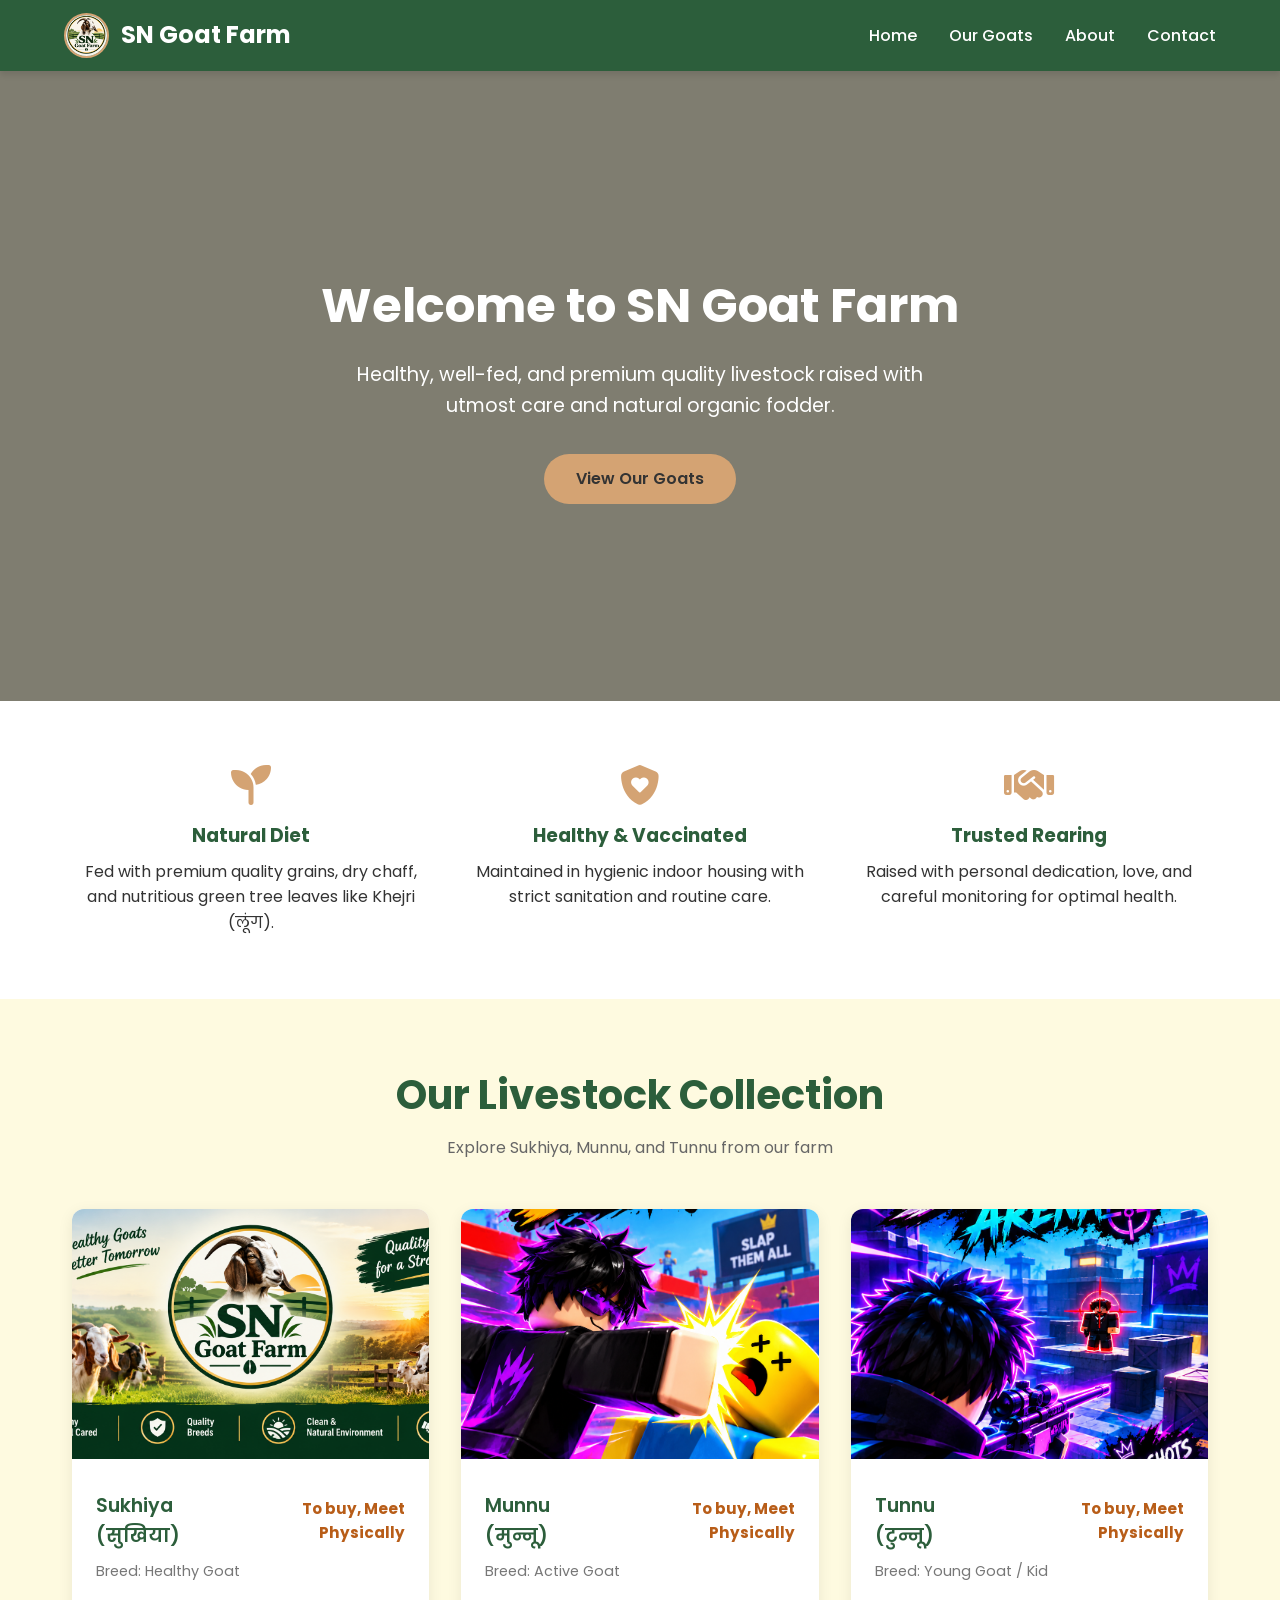
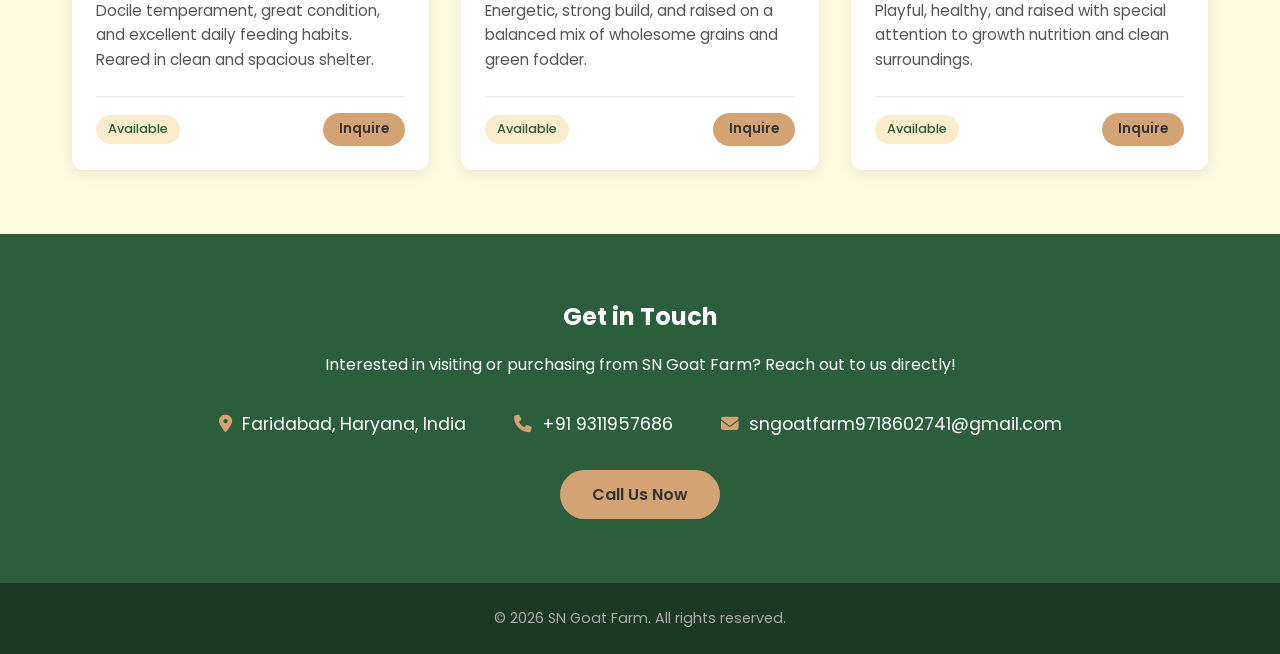
==== index.html @ f7b3ff9f "Add files via upload" ====
<!DOCTYPE html>
<html lang="en">
<head>
    <meta charset="UTF-8">
    <meta name="viewport" content="width=device-width, initial-scale=1.0">
    <title>SN Goat Farm - Premium Quality Goats</title>
    <!-- Google Fonts -->
    <link href="https://fonts.googleapis.com/css2?family=Poppins:wght@300;400;500;600;700&display=swap" rel="stylesheet">
    <!-- FontAwesome for Icons -->
    <link rel="stylesheet" href="https://cdnjs.cloudflare.com/ajax/libs/font-awesome/6.4.0/css/all.min.css">
    <style>
        :root {
            --primary-color: #2c5e3b;
            --secondary-color: #d4a373;
            --accent-color: #faedcd;
            --dark-color: #333333;
            --light-color: #fefae0;
            --white: #ffffff;
            --whatsapp-color: #25d366;
        }

        * {
            margin: 0;
            padding: 0;
            box-sizing: border-box;
            font-family: 'Poppins', sans-serif;
        }

        body {
            background-color: var(--light-color);
            color: var(--dark-color);
            line-height: 1.6;
        }

        /* Header & Navigation */
        header {
            background-color: var(--primary-color);
            color: var(--white);
            padding: 0.8rem 5%;
            display: flex;
            justify-content: space-between;
            align-items: center;
            position: sticky;
            top: 0;
            z-index: 1000;
            box-shadow: 0 4px 6px rgba(0,0,0,0.1);
        }

        .logo {
            display: flex;
            align-items: center;
            gap: 12px;
            font-size: 1.5rem;
            font-weight: 700;
            color: var(--white);
            text-decoration: none;
            cursor: pointer;
        }

        .farm-logo-img {
            height: 45px;
            width: 45px;
            object-fit: cover;
            border-radius: 50%;
            border: 2px solid var(--secondary-color);
        }

        nav ul {
            display: flex;
            list-style: none;
            gap: 2rem;
        }

        nav a {
            color: var(--white);
            text-decoration: none;
            font-weight: 500;
            transition: color 0.3s;
            cursor: pointer;
        }

        nav a:hover {
            color: var(--secondary-color);
        }

        /* Views (Home vs Details Page) */
        .view-section {
            display: none;
        }

        .view-section.active {
            display: block;
        }

        /* Hero Section */
        .hero {
            background: linear-gradient(rgba(0,0,0,0.5), rgba(0,0,0,0.5)), url('https://images.unsplash.com/photo-1527153857715-3908f2ae5e61?auto=format&fit=crop&w=1200&q=80') no-repeat center center/cover;
            height: 70vh;
            display: flex;
            flex-direction: column;
            justify-content: center;
            align-items: center;
            text-align: center;
            color: var(--white);
            padding: 0 1rem;
        }

        .hero h1 {
            font-size: 3rem;
            margin-bottom: 1rem;
            font-weight: 700;
        }

        .hero p {
            font-size: 1.2rem;
            max-width: 600px;
            margin-bottom: 2rem;
        }

        .btn {
            background-color: var(--secondary-color);
            color: var(--dark-color);
            padding: 0.75rem 2rem;
            border-radius: 30px;
            text-decoration: none;
            font-weight: 600;
            transition: background 0.3s, transform 0.2s;
            display: inline-block;
            cursor: pointer;
            border: none;
            font-size: 1rem;
        }

        .btn:hover {
            background-color: #bc8a5f;
            color: var(--white);
            transform: translateY(-2px);
        }

        /* Container */
        .container {
            max-width: 1200px;
            margin: 0 auto;
            padding: 4rem 2rem;
        }

        .section-title {
            text-align: center;
            margin-bottom: 3rem;
        }

        .section-title h2 {
            font-size: 2.5rem;
            color: var(--primary-color);
            margin-bottom: 0.5rem;
        }

        .section-title p {
            color: #666;
        }

        /* Goat Grid */
        .goat-grid {
            display: grid;
            grid-template-columns: repeat(auto-fit, minmax(300px, 1fr));
            gap: 2rem;
        }

        .goat-card {
            background: var(--white);
            border-radius: 12px;
            overflow: hidden;
            box-shadow: 0 4px 15px rgba(0,0,0,0.08);
            transition: transform 0.3s;
        }

        .goat-card:hover {
            transform: translateY(-5px);
        }

        .goat-img {
            height: 250px;
            width: 100%;
            object-fit: cover;
        }

        .goat-info {
            padding: 1.5rem;
        }

        .goat-header {
            display: flex;
            justify-content: space-between;
            align-items: center;
            margin-bottom: 0.5rem;
            gap: 10px;
        }

        .goat-name {
            font-size: 1.2rem;
            font-weight: 600;
            color: var(--primary-color);
        }

        .goat-price {
            font-size: 0.95rem;
            font-weight: 700;
            color: #b85d18;
            text-align: right;
        }

        .goat-breed {
            font-size: 0.9rem;
            color: #777;
            margin-bottom: 1rem;
        }

        .goat-desc {
            font-size: 0.95rem;
            color: #555;
            margin-bottom: 1.5rem;
        }

        .card-footer {
            display: flex;
            justify-content: space-between;
            align-items: center;
            border-top: 1px solid #eee;
            padding-top: 1rem;
        }

        .badge {
            background-color: var(--accent-color);
            color: var(--primary-color);
            padding: 0.25rem 0.75rem;
            border-radius: 20px;
            font-size: 0.8rem;
            font-weight: 500;
        }

        /* Detailed Goat Page Styles */
        .detail-wrapper {
            background: var(--white);
            border-radius: 16px;
            box-shadow: 0 6px 20px rgba(0,0,0,0.08);
            display: grid;
            grid-template-columns: 1fr 1fr;
            gap: 3rem;
            padding: 3rem;
            align-items: center;
        }

        .detail-img-box img {
            width: 100%;
            height: 400px;
            object-fit: cover;
            border-radius: 12px;
            box-shadow: 0 4px 12px rgba(0,0,0,0.1);
        }

        .detail-content h2 {
            font-size: 2.5rem;
            color: var(--primary-color);
            margin-bottom: 0.5rem;
        }

        .detail-price {
            font-size: 1.4rem;
            font-weight: 700;
            color: #b85d18;
            margin-bottom: 1rem;
        }

        .detail-breed {
            font-size: 1.1rem;
            color: #666;
            margin-bottom: 1.5rem;
            font-weight: 500;
        }

        .detail-desc {
            font-size: 1.05rem;
            color: #444;
            margin-bottom: 2rem;
            line-height: 1.8;
        }

        .whatsapp-btn {
            background-color: var(--whatsapp-color);
            color: var(--white);
            display: inline-flex;
            align-items: center;
            gap: 10px;
            padding: 0.9rem 2.2rem;
            border-radius: 30px;
            text-decoration: none;
            font-weight: 600;
            font-size: 1.1rem;
            transition: background 0.3s, transform 0.2s;
            box-shadow: 0 4px 10px rgba(37, 211, 102, 0.3);
        }

        .whatsapp-btn:hover {
            background-color: #1ebe57;
            color: var(--white);
            transform: translateY(-2px);
        }

        .back-link {
            display: inline-block;
            margin-bottom: 2rem;
            color: var(--primary-color);
            text-decoration: none;
            font-weight: 600;
            font-size: 1rem;
        }

        .back-link:hover {
            text-decoration: underline;
        }

        /* Features */
        .features {
            background-color: var(--white);
            padding: 4rem 0;
        }

        .features-grid {
            display: grid;
            grid-template-columns: repeat(auto-fit, minmax(250px, 1fr));
            gap: 2rem;
            max-width: 1200px;
            margin: 0 auto;
            padding: 0 2rem;
            text-align: center;
        }

        .feature-box i {
            font-size: 2.5rem;
            color: var(--secondary-color);
            margin-bottom: 1rem;
        }

        .feature-box h3 {
            margin-bottom: 0.5rem;
            color: var(--primary-color);
        }

        /* Contact Section */
        .contact {
            background-color: var(--primary-color);
            color: var(--white);
            padding: 4rem 2rem;
            text-align: center;
        }

        .contact h2 {
            margin-bottom: 1rem;
        }

        .contact p {
            margin-bottom: 2rem;
        }

        .contact-info {
            display: flex;
            justify-content: center;
            gap: 3rem;
            flex-wrap: wrap;
            margin-bottom: 2rem;
        }

        .contact-item {
            display: flex;
            align-items: center;
            gap: 10px;
            font-size: 1.1rem;
        }

        .contact-item i {
            color: var(--secondary-color);
        }

        /* Footer */
        footer {
            background-color: #1a3823;
            color: #aaa;
            text-align: center;
            padding: 1.5rem;
            font-size: 0.9rem;
        }

        @media (max-width: 768px) {
            nav ul {
                display: none;
            }
            .hero h1 {
                font-size: 2.2rem;
            }
            .detail-wrapper {
                grid-template-columns: 1fr;
                padding: 1.5rem;
            }
            .detail-img-box img {
                height: 300px;
            }
        }
    </style>
</head>
<body>

    <!-- Header with Logo -->
    <header>
        <a class="logo" onclick="showHome()">
            <img src="Images/Logo.png" alt="SN Goat Farm Logo" class="farm-logo-img">
            SN Goat Farm
        </a>
        <nav>
            <ul>
                <li><a onclick="showHome()">Home</a></li>
                <li><a onclick="showHome('goats')">Our Goats</a></li>
                <li><a onclick="showHome('about')">About</a></li>
                <li><a onclick="showHome('contact')">Contact</a></li>
            </ul>
        </nav>
    </header>

    <!-- HOME VIEW -->
    <div id="home-view" class="view-section active">
        <!-- Hero Section -->
        <section class="hero" id="home">
            <h1>Welcome to SN Goat Farm</h1>
            <p>Healthy, well-fed, and premium quality livestock raised with utmost care and natural organic fodder.</p>
            <a onclick="showHome('goats')" class="btn">View Our Goats</a>
        </section>

        <!-- Features Section -->
        <section class="features" id="about">
            <div class="features-grid">
                <div class="feature-box">
                    <i class="fa-solid fa-seedling"></i>
                    <h3>Natural Diet</h3>
                    <p>Fed with premium quality grains, dry chaff, and nutritious green tree leaves like Khejri (लूंग).</p>
                </div>
                <div class="feature-box">
                    <i class="fa-solid fa-shield-heart"></i>
                    <h3>Healthy & Vaccinated</h3>
                    <p>Maintained in hygienic indoor housing with strict sanitation and routine care.</p>
                </div>
                <div class="feature-box">
                    <i class="fa-solid fa-handshake"></i>
                    <h3>Trusted Rearing</h3>
                    <p>Raised with personal dedication, love, and careful monitoring for optimal health.</p>
                </div>
            </div>
        </section>

        <!-- Goats Listing Section -->
        <main class="container" id="goats">
            <div class="section-title">
                <h2>Our Livestock Collection</h2>
                <p>Explore Sukhiya, Munnu, and Tunnu from our farm</p>
            </div>

            <div class="goat-grid">
                <!-- Sukhiya Card -->
                <div class="goat-card">
                    <img src="Images/Sukhiya.png" alt="Sukhiya" class="goat-img">
                    <div class="goat-info">
                        <div class="goat-header">
                            <span class="goat-name">Sukhiya (सुखिया)</span>
                            <span class="goat-price">To buy, Meet Physically</span>
                        </div>
                        <div class="goat-breed">Breed: Healthy Goat</div>
                        <p class="goat-desc">Docile temperament, great condition, and excellent daily feeding habits. Reared in clean and spacious shelter.</p>
                        <div class="card-footer">
                            <span class="badge">Available</span>
                            <button class="btn" style="padding: 0.4rem 1rem; font-size: 0.85rem;" onclick="showDetail('Sukhiya (सुखिया)', 'Images/Sukhiya.png', 'Breed: Healthy Goat', 'To buy, Meet Physically', 'Docile temperament, great condition, and excellent daily feeding habits. Reared in clean and spacious shelter with utmost organic care.')">Inquire</button>
                        </div>
                    </div>
                </div>

                <!-- Munnu Card -->
                <div class="goat-card">
                    <img src="Images/munnu.png" alt="Munnu" class="goat-img">
                    <div class="goat-info">
                        <div class="goat-header">
                            <span class="goat-name">Munnu (मुन्नू)</span>
                            <span class="goat-price">To buy, Meet Physically</span>
                        </div>
                        <div class="goat-breed">Breed: Active Goat</div>
                        <p class="goat-desc">Energetic, strong build, and raised on a balanced mix of wholesome grains and green fodder.</p>
                        <div class="card-footer">
                            <span class="badge">Available</span>
                            <button class="btn" style="padding: 0.4rem 1rem; font-size: 0.85rem;" onclick="showDetail('Munnu (मुन्नू)', 'Images/munnu.png', 'Breed: Active Goat', 'To buy, Meet Physically', 'Energetic, strong build, and raised on a balanced mix of wholesome grains and green fodder under professional supervision.')">Inquire</button>
                        </div>
                    </div>
                </div>

                <!-- Tunnu Card -->
                <div class="goat-card">
                    <img src="Images/tunnu.png" alt="Tunnu" class="goat-img">
                    <div class="goat-info">
                        <div class="goat-header">
                            <span class="goat-name">Tunnu (टुन्नू)</span>
                            <span class="goat-price">To buy, Meet Physically</span>
                        </div>
                        <div class="goat-breed">Breed: Young Goat / Kid</div>
                        <p class="goat-desc">Playful, healthy, and raised with special attention to growth nutrition and clean surroundings.</p>
                        <div class="card-footer">
                            <span class="badge">Available</span>
                            <button class="btn" style="padding: 0.4rem 1rem; font-size: 0.85rem;" onclick="showDetail('Tunnu (टुन्नू)', 'Images/tunnu.png', 'Breed: Young Goat / Kid', 'To buy, Meet Physically', 'Playful, healthy, and raised with special attention to growth nutrition and clean surroundings.')">Inquire</button>
                        </div>
                    </div>
                </div>
            </div>
        </main>

        <!-- Contact Section -->
        <section class="contact" id="contact">
            <h2>Get in Touch</h2>
            <p>Interested in visiting or purchasing from SN Goat Farm? Reach out to us directly!</p>
            <div class="contact-info">
                <div class="contact-item">
                    <i class="fa-solid fa-location-dot"></i>
                    <span>Faridabad, Haryana, India</span>
                </div>
                <div class="contact-item">
                    <i class="fa-solid fa-phone"></i>
                    <span>+91 9311957686</span>
                </div>
                <div class="contact-item">
                    <i class="fa-solid fa-envelope"></i>
                    <span>sngoatfarm9718602741@gmail.com</span>
                </div>
            </div>
            <a href="tel:+919311957686" class="btn">Call Us Now</a>
        </section>
    </div>

    <!-- GOAT DETAIL VIEW (Opens dynamically when Inquire is clicked) -->
    <div id="detail-view" class="view-section">
        <div class="container">
            <a class="back-link" onclick="showHome('goats')"><i class="fa-solid fa-arrow-left"></i> Back to All Goats</a>
            <div class="detail-wrapper">
                <div class="detail-img-box">
                    <img id="detail-img" src="" alt="Goat Image">
                </div>
                <div class="detail-content">
                    <h2 id="detail-name"></h2>
                    <div id="detail-price" class="detail-price"></div>
                    <div id="detail-breed" class="detail-breed"></div>
                    <p id="detail-desc" class="detail-desc"></p>
                    <a id="whatsapp-link" href="#" target="_blank" class="whatsapp-btn">
                        <i class="fa-brands fa-whatsapp fa-2x"></i> Inquire via WhatsApp
                    </a>
                </div>
            </div>
        </div>
    </div>

    <!-- Footer -->
    <footer>
        <p>&copy; 2026 SN Goat Farm. All rights reserved.</p>
    </footer>

    <!-- JavaScript to Handle Page Switching & WhatsApp Link Generation -->
    <script>
        function showHome(sectionId) {
            document.getElementById('home-view').classList.add('active');
            document.getElementById('detail-view').classList.remove('active');
            window.scrollTo(0, 0);
            
            if (sectionId) {
                setTimeout(() => {
                    const element = document.getElementById(sectionId);
                    if (element) {
                        element.scrollIntoView({ behavior: 'smooth' });
                    }
                }, 100);
            }
        }

        function showDetail(name, imgSrc, breed, price, desc) {
            document.getElementById('home-view').classList.remove('active');
            document.getElementById('detail-view').classList.add('active');
            window.scrollTo(0, 0);

            // Populate details
            document.getElementById('detail-name').innerText = name;
            document.getElementById('detail-img').src = imgSrc;
            document.getElementById('detail-breed').innerText = breed;
            document.getElementById('detail-price').innerText = "Price/Terms: " + price;
            document.getElementById('detail-desc').innerText = desc;

            // Generate WhatsApp URL with pre-filled message
            const phoneNumber = "9311957686";
            const message = `Hello, I am a Customer interested in ${name}. Price/Terms: ${price}. Please share more details.`;
            const encodedMessage = encodeURIComponent(message);
            const whatsappUrl = `https://wa.me/${phoneNumber}?text=${encodedMessage}`;

            document.getElementById('whatsapp-link').href = whatsappUrl;
        }
    </script>

</body>
</html>
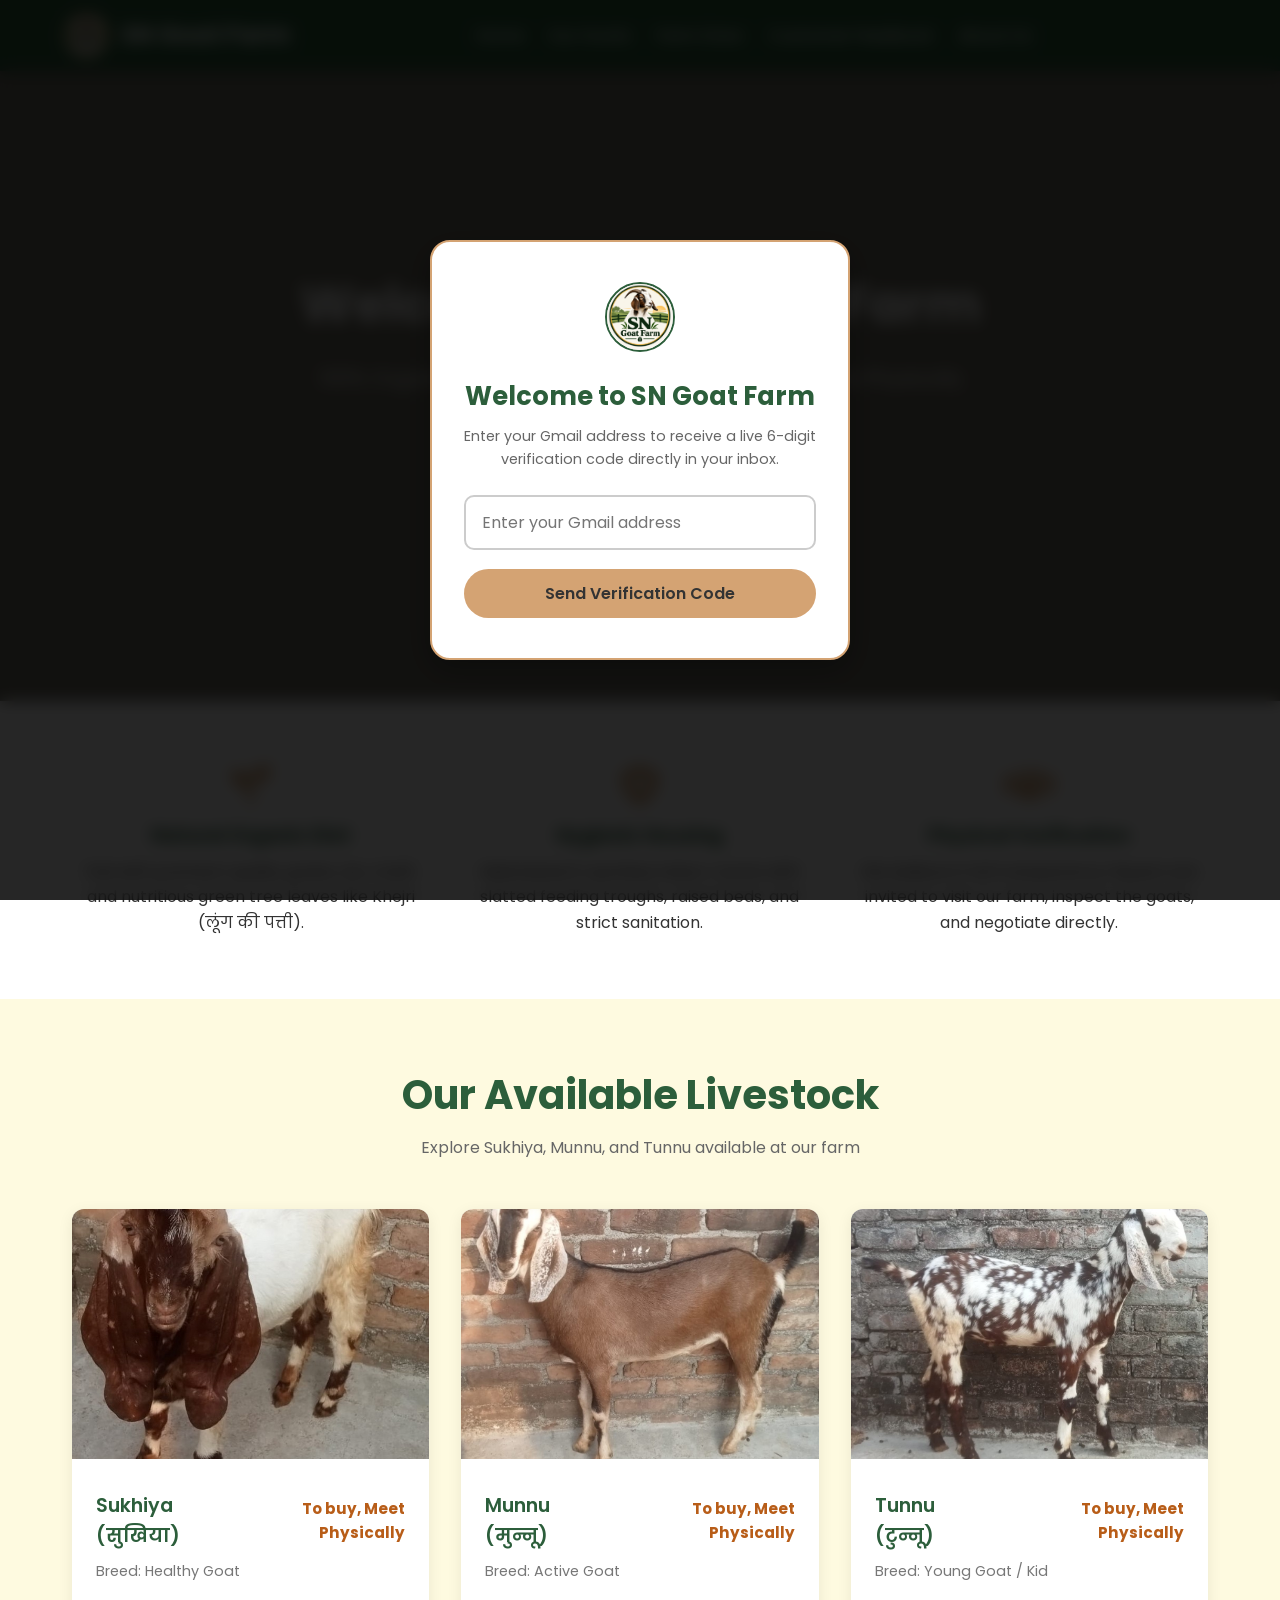
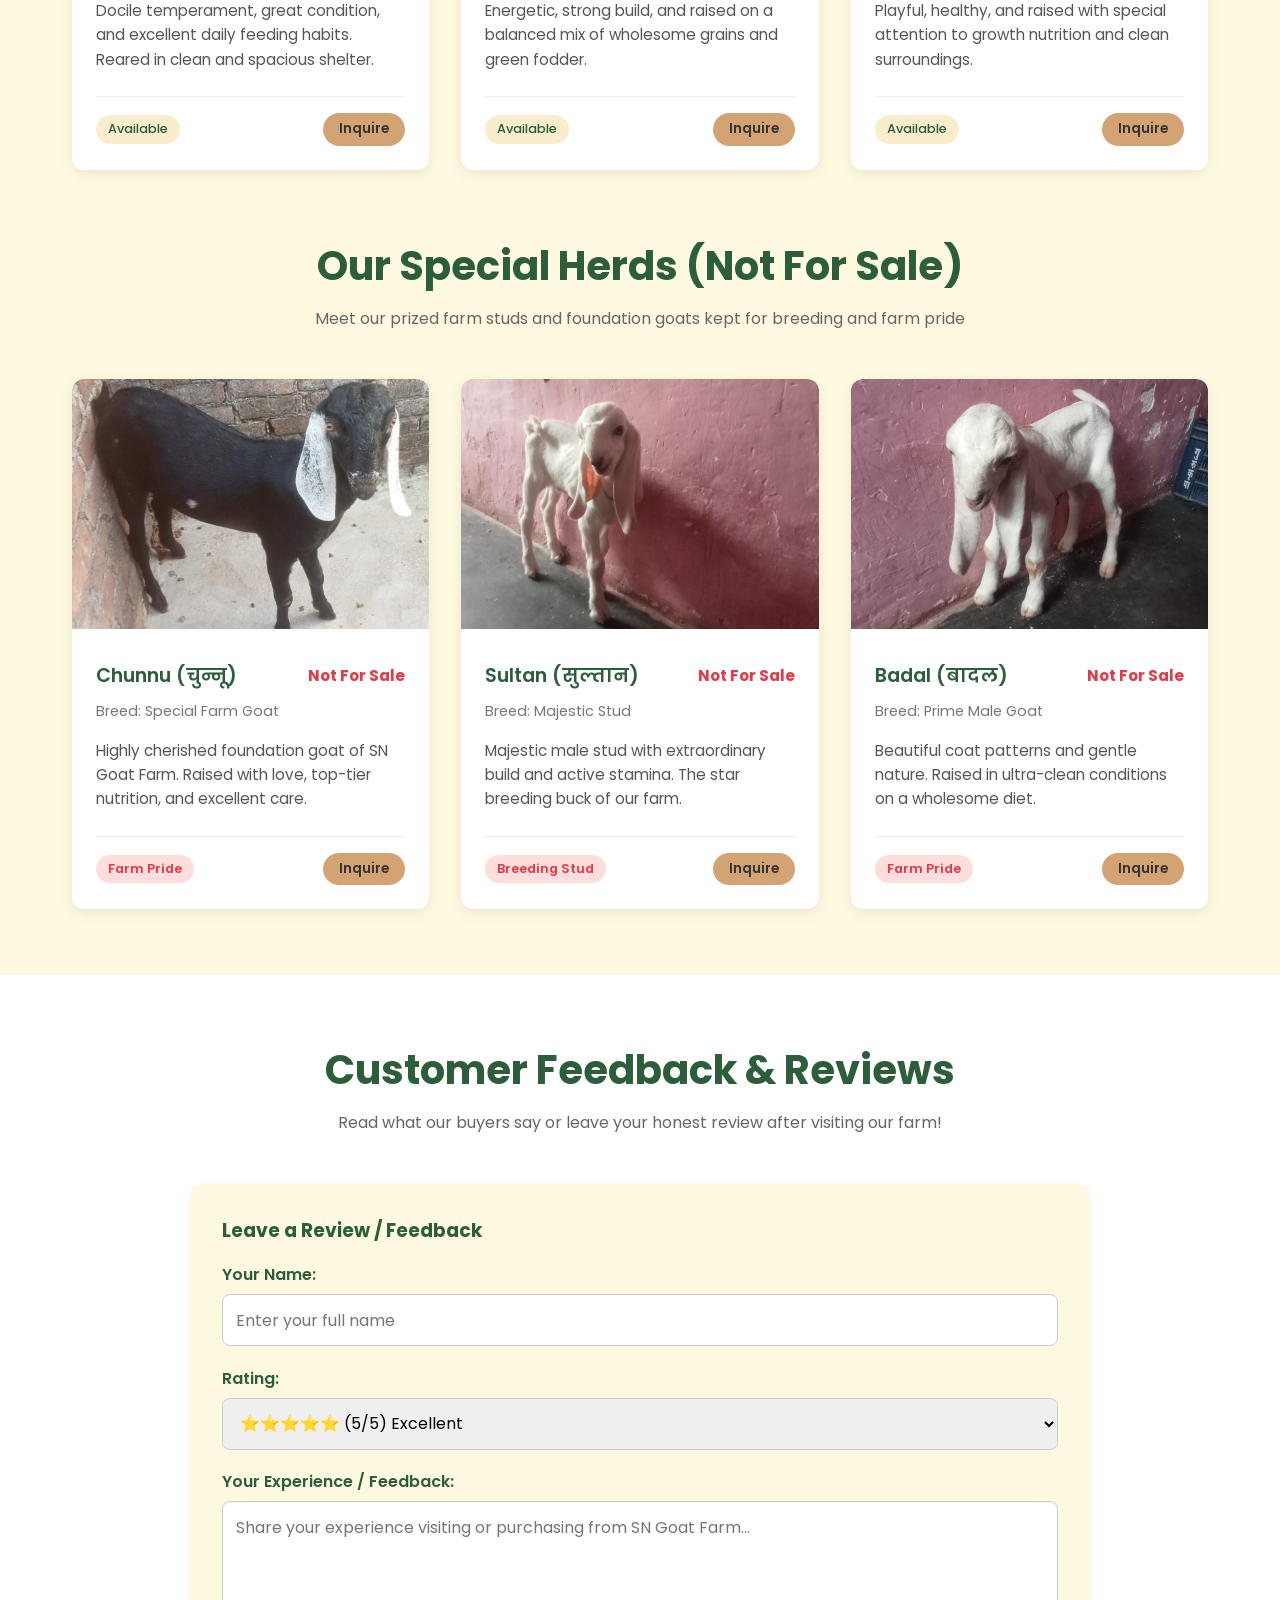
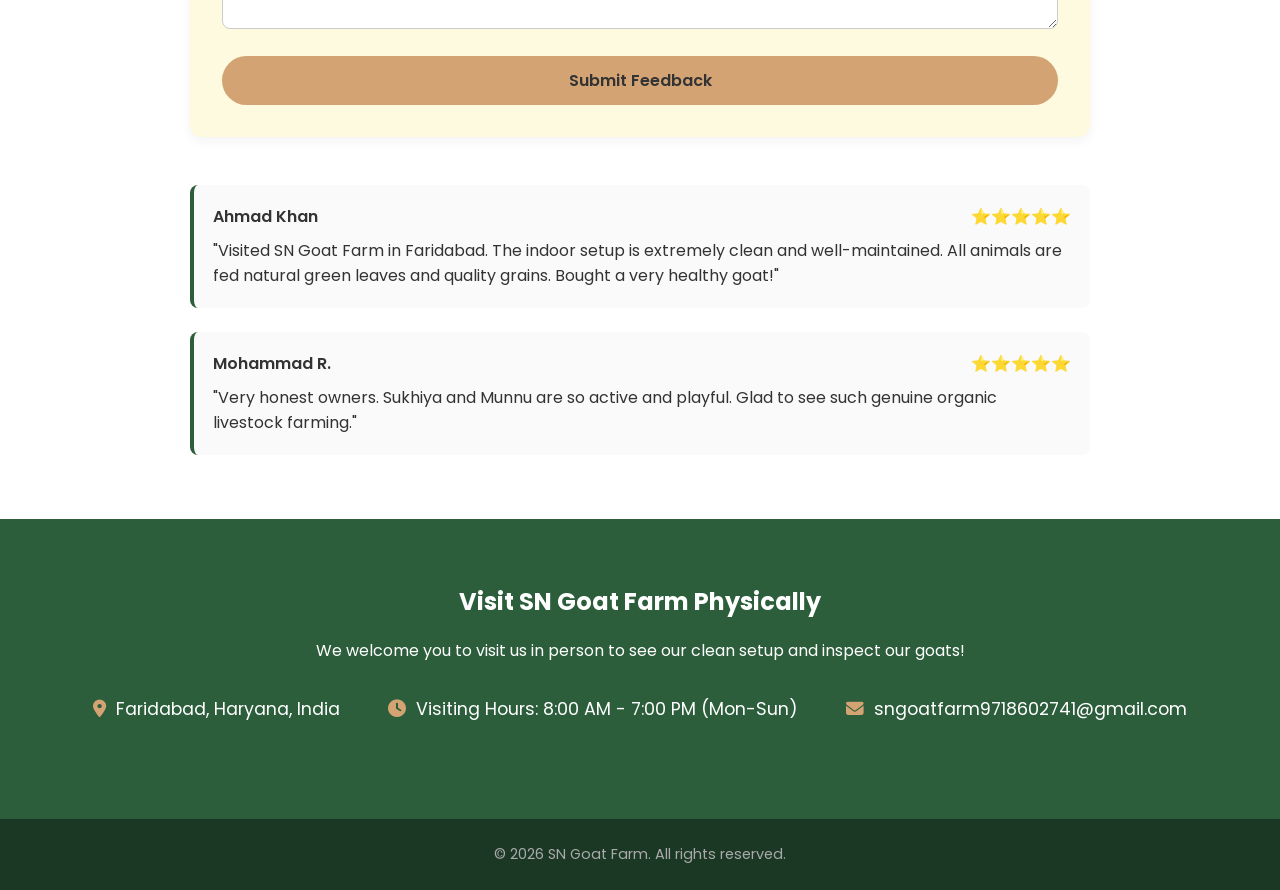
==== commit bf4f89cd: "Add files via upload" ====
--- a/index.html
+++ b/index.html
@@ -4,410 +4,57 @@
     <meta charset="UTF-8">
     <meta name="viewport" content="width=device-width, initial-scale=1.0">
     <title>SN Goat Farm - Premium Quality Goats</title>
-    <!-- Google Fonts -->
+    
+    <!-- Browser Tab Icon (Favicon) -->
+    <link rel="icon" type="image/png" href="Images/Logo.png">
+
+    <!-- Google Fonts & FontAwesome -->
     <link href="https://fonts.googleapis.com/css2?family=Poppins:wght@300;400;500;600;700&display=swap" rel="stylesheet">
-    <!-- FontAwesome for Icons -->
     <link rel="stylesheet" href="https://cdnjs.cloudflare.com/ajax/libs/font-awesome/6.4.0/css/all.min.css">
-    <style>
-        :root {
-            --primary-color: #2c5e3b;
-            --secondary-color: #d4a373;
-            --accent-color: #faedcd;
-            --dark-color: #333333;
-            --light-color: #fefae0;
-            --white: #ffffff;
-            --whatsapp-color: #25d366;
-        }
-
-        * {
-            margin: 0;
-            padding: 0;
-            box-sizing: border-box;
-            font-family: 'Poppins', sans-serif;
-        }
-
-        body {
-            background-color: var(--light-color);
-            color: var(--dark-color);
-            line-height: 1.6;
-        }
-
-        /* Header & Navigation */
-        header {
-            background-color: var(--primary-color);
-            color: var(--white);
-            padding: 0.8rem 5%;
-            display: flex;
-            justify-content: space-between;
-            align-items: center;
-            position: sticky;
-            top: 0;
-            z-index: 1000;
-            box-shadow: 0 4px 6px rgba(0,0,0,0.1);
-        }
-
-        .logo {
-            display: flex;
-            align-items: center;
-            gap: 12px;
-            font-size: 1.5rem;
-            font-weight: 700;
-            color: var(--white);
-            text-decoration: none;
-            cursor: pointer;
-        }
-
-        .farm-logo-img {
-            height: 45px;
-            width: 45px;
-            object-fit: cover;
-            border-radius: 50%;
-            border: 2px solid var(--secondary-color);
-        }
-
-        nav ul {
-            display: flex;
-            list-style: none;
-            gap: 2rem;
-        }
-
-        nav a {
-            color: var(--white);
-            text-decoration: none;
-            font-weight: 500;
-            transition: color 0.3s;
-            cursor: pointer;
-        }
-
-        nav a:hover {
-            color: var(--secondary-color);
-        }
-
-        /* Views (Home vs Details Page) */
-        .view-section {
-            display: none;
-        }
-
-        .view-section.active {
-            display: block;
-        }
-
-        /* Hero Section */
-        .hero {
-            background: linear-gradient(rgba(0,0,0,0.5), rgba(0,0,0,0.5)), url('https://images.unsplash.com/photo-1527153857715-3908f2ae5e61?auto=format&fit=crop&w=1200&q=80') no-repeat center center/cover;
-            height: 70vh;
-            display: flex;
-            flex-direction: column;
-            justify-content: center;
-            align-items: center;
-            text-align: center;
-            color: var(--white);
-            padding: 0 1rem;
-        }
-
-        .hero h1 {
-            font-size: 3rem;
-            margin-bottom: 1rem;
-            font-weight: 700;
-        }
-
-        .hero p {
-            font-size: 1.2rem;
-            max-width: 600px;
-            margin-bottom: 2rem;
-        }
-
-        .btn {
-            background-color: var(--secondary-color);
-            color: var(--dark-color);
-            padding: 0.75rem 2rem;
-            border-radius: 30px;
-            text-decoration: none;
-            font-weight: 600;
-            transition: background 0.3s, transform 0.2s;
-            display: inline-block;
-            cursor: pointer;
-            border: none;
-            font-size: 1rem;
-        }
-
-        .btn:hover {
-            background-color: #bc8a5f;
-            color: var(--white);
-            transform: translateY(-2px);
-        }
-
-        /* Container */
-        .container {
-            max-width: 1200px;
-            margin: 0 auto;
-            padding: 4rem 2rem;
-        }
-
-        .section-title {
-            text-align: center;
-            margin-bottom: 3rem;
-        }
-
-        .section-title h2 {
-            font-size: 2.5rem;
-            color: var(--primary-color);
-            margin-bottom: 0.5rem;
-        }
-
-        .section-title p {
-            color: #666;
-        }
-
-        /* Goat Grid */
-        .goat-grid {
-            display: grid;
-            grid-template-columns: repeat(auto-fit, minmax(300px, 1fr));
-            gap: 2rem;
-        }
-
-        .goat-card {
-            background: var(--white);
-            border-radius: 12px;
-            overflow: hidden;
-            box-shadow: 0 4px 15px rgba(0,0,0,0.08);
-            transition: transform 0.3s;
-        }
-
-        .goat-card:hover {
-            transform: translateY(-5px);
-        }
-
-        .goat-img {
-            height: 250px;
-            width: 100%;
-            object-fit: cover;
-        }
-
-        .goat-info {
-            padding: 1.5rem;
-        }
-
-        .goat-header {
-            display: flex;
-            justify-content: space-between;
-            align-items: center;
-            margin-bottom: 0.5rem;
-            gap: 10px;
-        }
-
-        .goat-name {
-            font-size: 1.2rem;
-            font-weight: 600;
-            color: var(--primary-color);
-        }
-
-        .goat-price {
-            font-size: 0.95rem;
-            font-weight: 700;
-            color: #b85d18;
-            text-align: right;
-        }
-
-        .goat-breed {
-            font-size: 0.9rem;
-            color: #777;
-            margin-bottom: 1rem;
-        }
-
-        .goat-desc {
-            font-size: 0.95rem;
-            color: #555;
-            margin-bottom: 1.5rem;
-        }
-
-        .card-footer {
-            display: flex;
-            justify-content: space-between;
-            align-items: center;
-            border-top: 1px solid #eee;
-            padding-top: 1rem;
-        }
-
-        .badge {
-            background-color: var(--accent-color);
-            color: var(--primary-color);
-            padding: 0.25rem 0.75rem;
-            border-radius: 20px;
-            font-size: 0.8rem;
-            font-weight: 500;
-        }
-
-        /* Detailed Goat Page Styles */
-        .detail-wrapper {
-            background: var(--white);
-            border-radius: 16px;
-            box-shadow: 0 6px 20px rgba(0,0,0,0.08);
-            display: grid;
-            grid-template-columns: 1fr 1fr;
-            gap: 3rem;
-            padding: 3rem;
-            align-items: center;
-        }
-
-        .detail-img-box img {
-            width: 100%;
-            height: 400px;
-            object-fit: cover;
-            border-radius: 12px;
-            box-shadow: 0 4px 12px rgba(0,0,0,0.1);
-        }
-
-        .detail-content h2 {
-            font-size: 2.5rem;
-            color: var(--primary-color);
-            margin-bottom: 0.5rem;
-        }
-
-        .detail-price {
-            font-size: 1.4rem;
-            font-weight: 700;
-            color: #b85d18;
-            margin-bottom: 1rem;
-        }
-
-        .detail-breed {
-            font-size: 1.1rem;
-            color: #666;
-            margin-bottom: 1.5rem;
-            font-weight: 500;
-        }
-
-        .detail-desc {
-            font-size: 1.05rem;
-            color: #444;
-            margin-bottom: 2rem;
-            line-height: 1.8;
-        }
-
-        .whatsapp-btn {
-            background-color: var(--whatsapp-color);
-            color: var(--white);
-            display: inline-flex;
-            align-items: center;
-            gap: 10px;
-            padding: 0.9rem 2.2rem;
-            border-radius: 30px;
-            text-decoration: none;
-            font-weight: 600;
-            font-size: 1.1rem;
-            transition: background 0.3s, transform 0.2s;
-            box-shadow: 0 4px 10px rgba(37, 211, 102, 0.3);
-        }
-
-        .whatsapp-btn:hover {
-            background-color: #1ebe57;
-            color: var(--white);
-            transform: translateY(-2px);
-        }
-
-        .back-link {
-            display: inline-block;
-            margin-bottom: 2rem;
-            color: var(--primary-color);
-            text-decoration: none;
-            font-weight: 600;
-            font-size: 1rem;
-        }
-
-        .back-link:hover {
-            text-decoration: underline;
-        }
-
-        /* Features */
-        .features {
-            background-color: var(--white);
-            padding: 4rem 0;
-        }
-
-        .features-grid {
-            display: grid;
-            grid-template-columns: repeat(auto-fit, minmax(250px, 1fr));
-            gap: 2rem;
-            max-width: 1200px;
-            margin: 0 auto;
-            padding: 0 2rem;
-            text-align: center;
-        }
-
-        .feature-box i {
-            font-size: 2.5rem;
-            color: var(--secondary-color);
-            margin-bottom: 1rem;
-        }
-
-        .feature-box h3 {
-            margin-bottom: 0.5rem;
-            color: var(--primary-color);
-        }
-
-        /* Contact Section */
-        .contact {
-            background-color: var(--primary-color);
-            color: var(--white);
-            padding: 4rem 2rem;
-            text-align: center;
-        }
-
-        .contact h2 {
-            margin-bottom: 1rem;
-        }
-
-        .contact p {
-            margin-bottom: 2rem;
-        }
-
-        .contact-info {
-            display: flex;
-            justify-content: center;
-            gap: 3rem;
-            flex-wrap: wrap;
-            margin-bottom: 2rem;
-        }
-
-        .contact-item {
-            display: flex;
-            align-items: center;
-            gap: 10px;
-            font-size: 1.1rem;
-        }
-
-        .contact-item i {
-            color: var(--secondary-color);
-        }
-
-        /* Footer */
-        footer {
-            background-color: #1a3823;
-            color: #aaa;
-            text-align: center;
-            padding: 1.5rem;
-            font-size: 0.9rem;
-        }
-
-        @media (max-width: 768px) {
-            nav ul {
-                display: none;
-            }
-            .hero h1 {
-                font-size: 2.2rem;
-            }
-            .detail-wrapper {
-                grid-template-columns: 1fr;
-                padding: 1.5rem;
-            }
-            .detail-img-box img {
-                height: 300px;
-            }
-        }
-    </style>
+
+    <!-- EmailJS SDK -->
+    <script type="text/javascript" src="https://cdn.jsdelivr.net/npm/@emailjs/browser@3/dist/email.min.js"></script>
+
+    <!-- Custom CSS File -->
+    <link rel="stylesheet" href="style.css">
 </head>
 <body>
+
+    <!-- COMPULSORY 2-STEP VERIFICATION MODAL -->
+    <div id="verification-modal">
+        <div class="auth-card">
+            <img src="Images/Logo.png" alt="SN Goat Farm Logo">
+            <h2>Welcome to SN Goat Farm</h2>
+            <p id="modal-subtitle">Enter your Gmail address to receive a live 6-digit verification code directly in your inbox.</p>
+
+            <!-- STEP 1: Enter Email -->
+            <div id="step-email">
+                <input type="email" id="userEmailInput" placeholder="Enter your Gmail address" required>
+                <button class="btn" id="sendOtpBtn" style="width: 100%;" onclick="sendOTP()">Send Verification Code</button>
+            </div>
+
+            <!-- STEP 2: Enter 6-Digit Code -->
+            <div id="step-otp" style="display: none;">
+                <p style="font-size: 0.85rem; color: #2c5e3b; margin-bottom: 1rem; font-weight: 600;">
+                    <i class="fa-solid fa-envelope"></i> Code sent to your Gmail inbox (<span id="targetEmailSpan"></span>)!
+                </p>
+                <div class="otp-input-group">
+                    <input type="text" class="otp-field" maxlength="1" onkeyup="moveOtpFocus(this, 0)">
+                    <input type="text" class="otp-field" maxlength="1" onkeyup="moveOtpFocus(this, 1)">
+                    <input type="text" class="otp-field" maxlength="1" onkeyup="moveOtpFocus(this, 2)">
+                    <input type="text" class="otp-field" maxlength="1" onkeyup="moveOtpFocus(this, 3)">
+                    <input type="text" class="otp-field" maxlength="1" onkeyup="moveOtpFocus(this, 4)">
+                    <input type="text" class="otp-field" maxlength="1" onkeyup="moveOtpFocus(this, 5)">
+                </div>
+                <button class="btn" style="width: 100%;" onclick="verifyOTP()">Verify Code & Enter Site</button>
+            </div>
+        </div>
+    </div>
+
+    <!-- Admin Banner -->
+    <div id="admin-banner">
+        <i class="fa-solid fa-chart-line"></i> Admin Dashboard: Total Website Visits: <span id="visit-count-display">0</span>
+    </div>
 
     <!-- Header with Logo -->
     <header>
@@ -419,10 +66,18 @@
             <ul>
                 <li><a onclick="showHome()">Home</a></li>
                 <li><a onclick="showHome('goats')">Our Goats</a></li>
-                <li><a onclick="showHome('about')">About</a></li>
-                <li><a onclick="showHome('contact')">Contact</a></li>
+                <li><a onclick="showHome('not-for-sale')">Farm Stars</a></li>
+                <li><a onclick="showHome('feedback')">Customer Feedback</a></li>
+                <li><a onclick="showHome('about')">About Us</a></li>
             </ul>
         </nav>
+        <div class="auth-box">
+            <div id="user-profile" class="user-profile">
+                <img id="user-avatar" src="" alt="User Avatar" class="user-avatar">
+                <span id="user-name"></span>
+                <i class="fa-solid fa-right-from-bracket" onclick="signOut()" style="cursor:pointer; margin-left:8px;" title="Sign Out"></i>
+            </div>
+        </div>
     </header>
 
     <!-- HOME VIEW -->
@@ -430,8 +85,8 @@
         <!-- Hero Section -->
         <section class="hero" id="home">
             <h1>Welcome to SN Goat Farm</h1>
-            <p>Healthy, well-fed, and premium quality livestock raised with utmost care and natural organic fodder.</p>
-            <a onclick="showHome('goats')" class="btn">View Our Goats</a>
+            <p>100% Organic, Healthy & Well-Cared Livestock. Visit Us Physically in Faridabad to Inspect & Purchase!</p>
+            <a onclick="showHome('goats')" class="btn">Explore Available Goats</a>
         </section>
 
         <!-- Features Section -->
@@ -439,27 +94,27 @@
             <div class="features-grid">
                 <div class="feature-box">
                     <i class="fa-solid fa-seedling"></i>
-                    <h3>Natural Diet</h3>
-                    <p>Fed with premium quality grains, dry chaff, and nutritious green tree leaves like Khejri (लूंग).</p>
+                    <h3>Natural Organic Diet</h3>
+                    <p>Fed with premium quality grains, dry chaff, and nutritious green tree leaves like Khejri (लूंग की पत्ती).</p>
                 </div>
                 <div class="feature-box">
                     <i class="fa-solid fa-shield-heart"></i>
-                    <h3>Healthy & Vaccinated</h3>
-                    <p>Maintained in hygienic indoor housing with strict sanitation and routine care.</p>
+                    <h3>Hygienic Housing</h3>
+                    <p>Maintained in spotless indoor rooms with slatted feeding troughs, raised beds, and strict sanitation.</p>
                 </div>
                 <div class="feature-box">
                     <i class="fa-solid fa-handshake"></i>
-                    <h3>Trusted Rearing</h3>
-                    <p>Raised with personal dedication, love, and careful monitoring for optimal health.</p>
-                </div>
-            </div>
-        </section>
-
-        <!-- Goats Listing Section -->
+                    <h3>Physical Verification</h3>
+                    <p>We believe in full transparency! Buyers are invited to visit our farm, inspect the goats, and negotiate directly.</p>
+                </div>
+            </div>
+        </section>
+
+        <!-- Available Goats Listing Section -->
         <main class="container" id="goats">
             <div class="section-title">
-                <h2>Our Livestock Collection</h2>
-                <p>Explore Sukhiya, Munnu, and Tunnu from our farm</p>
+                <h2>Our Available Livestock</h2>
+                <p>Explore Sukhiya, Munnu, and Tunnu available at our farm</p>
             </div>
 
             <div class="goat-grid">
@@ -475,7 +130,8 @@
                         <p class="goat-desc">Docile temperament, great condition, and excellent daily feeding habits. Reared in clean and spacious shelter.</p>
                         <div class="card-footer">
                             <span class="badge">Available</span>
-                            <button class="btn" style="padding: 0.4rem 1rem; font-size: 0.85rem;" onclick="showDetail('Sukhiya (सुखिया)', 'Images/Sukhiya.png', 'Breed: Healthy Goat', 'To buy, Meet Physically', 'Docile temperament, great condition, and excellent daily feeding habits. Reared in clean and spacious shelter with utmost organic care.')">Inquire</button>
+                            <button class="btn" style="padding: 0.4rem 1rem; font-size: 0.85rem;" 
+                                onclick="showDetail('Sukhiya (सुखिया)', ['Images/Sukhiya.png', 'Images/sukhiya/photo1.png'], 'Breed: Healthy Goat', 'To buy, Meet Physically', 'Docile temperament, great condition, and excellent daily feeding habits. Reared in clean and spacious shelter with utmost organic care.')">Inquire</button>
                         </div>
                     </div>
                 </div>
@@ -492,7 +148,8 @@
                         <p class="goat-desc">Energetic, strong build, and raised on a balanced mix of wholesome grains and green fodder.</p>
                         <div class="card-footer">
                             <span class="badge">Available</span>
-                            <button class="btn" style="padding: 0.4rem 1rem; font-size: 0.85rem;" onclick="showDetail('Munnu (मुन्नू)', 'Images/munnu.png', 'Breed: Active Goat', 'To buy, Meet Physically', 'Energetic, strong build, and raised on a balanced mix of wholesome grains and green fodder under professional supervision.')">Inquire</button>
+                            <button class="btn" style="padding: 0.4rem 1rem; font-size: 0.85rem;" 
+                                onclick="showDetail('Munnu (मुन्नू)', ['Images/munnu.png', 'Images/munnu/photo1.png', 'Images/munnu/photo2.png'], 'Breed: Active Goat', 'To buy, Meet Physically', 'Energetic, strong build, and raised on a balanced mix of wholesome grains and green fodder under professional supervision.')">Inquire</button>
                         </div>
                     </div>
                 </div>
@@ -509,42 +166,160 @@
                         <p class="goat-desc">Playful, healthy, and raised with special attention to growth nutrition and clean surroundings.</p>
                         <div class="card-footer">
                             <span class="badge">Available</span>
-                            <button class="btn" style="padding: 0.4rem 1rem; font-size: 0.85rem;" onclick="showDetail('Tunnu (टुन्नू)', 'Images/tunnu.png', 'Breed: Young Goat / Kid', 'To buy, Meet Physically', 'Playful, healthy, and raised with special attention to growth nutrition and clean surroundings.')">Inquire</button>
+                            <button class="btn" style="padding: 0.4rem 1rem; font-size: 0.85rem;" 
+                                onclick="showDetail('Tunnu (टुन्नू)', ['Images/tunnu.png'], 'Breed: Young Goat / Kid', 'To buy, Meet Physically', 'Playful, healthy, and raised with special attention to growth nutrition and clean surroundings.')">Inquire</button>
                         </div>
                     </div>
                 </div>
             </div>
         </main>
+
+        <!-- NOT FOR SALE SECTION -->
+        <section class="container" id="not-for-sale" style="padding-top: 0;">
+            <div class="section-title">
+                <h2>Our Special Herds (Not For Sale)</h2>
+                <p>Meet our prized farm studs and foundation goats kept for breeding and farm pride</p>
+            </div>
+
+            <div class="goat-grid">
+                <!-- Chunnu Card -->
+                <div class="goat-card">
+                    <img src="Images/chunnu.png" alt="Chunnu" class="goat-img">
+                    <div class="goat-info">
+                        <div class="goat-header">
+                            <span class="goat-name">Chunnu (चुन्नू)</span>
+                            <span class="goat-price" style="color: var(--not-for-sale-color);">Not For Sale</span>
+                        </div>
+                        <div class="goat-breed">Breed: Special Farm Goat</div>
+                        <p class="goat-desc">Highly cherished foundation goat of SN Goat Farm. Raised with love, top-tier nutrition, and excellent care.</p>
+                        <div class="card-footer">
+                            <span class="badge-not-for-sale">Farm Pride</span>
+                            <button class="btn" style="padding: 0.4rem 1rem; font-size: 0.85rem;" 
+                                onclick="showDetail('Chunnu (चुन्नू)', ['Images/chunnu.png', 'Images/chunnu/photo1.png'], 'Breed: Special Farm Goat', 'Not For Sale (Farm Foundation)', 'Chunnu is one of our pride foundation goats raised with organic grains and nutritious green tree leaves. Kept for breeding and demonstration.')">Inquire</button>
+                        </div>
+                    </div>
+                </div>
+
+                <!-- Sultan Card -->
+                <div class="goat-card">
+                    <img src="Images/sultan.png" alt="Sultan" class="goat-img">
+                    <div class="goat-info">
+                        <div class="goat-header">
+                            <span class="goat-name">Sultan (सुल्तान)</span>
+                            <span class="goat-price" style="color: var(--not-for-sale-color);">Not For Sale</span>
+                        </div>
+                        <div class="goat-breed">Breed: Majestic Stud</div>
+                        <p class="goat-desc">Majestic male stud with extraordinary build and active stamina. The star breeding buck of our farm.</p>
+                        <div class="card-footer">
+                            <span class="badge-not-for-sale">Breeding Stud</span>
+                            <button class="btn" style="padding: 0.4rem 1rem; font-size: 0.85rem;" 
+                                onclick="showDetail('Sultan (सुल्तान)', ['Images/sultan.png', 'Images/sultan/photo1.png'], 'Breed: Majestic Stud', 'Not For Sale (Breeding Stud)', 'Sultan is our premier stud buck displaying outstanding growth traits, coat condition, and high vitality.')">Inquire</button>
+                        </div>
+                    </div>
+                </div>
+
+                <!-- Badal Card -->
+                <div class="goat-card">
+                    <img src="Images/badal.png" alt="Badal" class="goat-img">
+                    <div class="goat-info">
+                        <div class="goat-header">
+                            <span class="goat-name">Badal (बादल)</span>
+                            <span class="goat-price" style="color: var(--not-for-sale-color);">Not For Sale</span>
+                        </div>
+                        <div class="goat-breed">Breed: Prime Male Goat</div>
+                        <p class="goat-desc">Beautiful coat patterns and gentle nature. Raised in ultra-clean conditions on a wholesome diet.</p>
+                        <div class="card-footer">
+                            <span class="badge-not-for-sale">Farm Pride</span>
+                            <button class="btn" style="padding: 0.4rem 1rem; font-size: 0.85rem;" 
+                                onclick="showDetail('Badal (बादल)', ['Images/badal.png'], 'Breed: Prime Male Goat', 'Not For Sale (Farm Pride)', 'Badal is a handsome, highly active goat maintained at SN Goat Farm on fresh sprouted grains and quality tree leaves.')">Inquire</button>
+                        </div>
+                    </div>
+                </div>
+            </div>
+        </section>
+
+        <!-- CUSTOMER FEEDBACK SECTION -->
+        <section class="feedback-section" id="feedback">
+            <div class="feedback-container">
+                <div class="section-title">
+                    <h2>Customer Feedback & Reviews</h2>
+                    <p>Read what our buyers say or leave your honest review after visiting our farm!</p>
+                </div>
+
+                <div class="feedback-form">
+                    <h3 style="margin-bottom: 1rem; color: var(--primary-color);">Leave a Review / Feedback</h3>
+                    <form id="reviewForm" onsubmit="submitReview(event)">
+                        <div class="form-group">
+                            <label for="reviewerName">Your Name:</label>
+                            <input type="text" id="reviewerName" placeholder="Enter your full name" required>
+                        </div>
+                        <div class="form-group">
+                            <label for="reviewRating">Rating:</label>
+                            <select id="reviewRating">
+                                <option value="5">⭐⭐⭐⭐⭐ (5/5) Excellent</option>
+                                <option value="4">⭐⭐⭐⭐ (4/5) Very Good</option>
+                                <option value="3">⭐⭐⭐ (3/5) Good</option>
+                            </select>
+                        </div>
+                        <div class="form-group">
+                            <label for="reviewText">Your Experience / Feedback:</label>
+                            <textarea id="reviewText" rows="4" placeholder="Share your experience visiting or purchasing from SN Goat Farm..." required></textarea>
+                        </div>
+                        <button type="submit" class="btn" style="width: 100%;">Submit Feedback</button>
+                    </form>
+                </div>
+
+                <div class="reviews-list" id="reviewsList">
+                    <div class="review-card">
+                        <div class="review-header">
+                            <span>Ahmad Khan</span>
+                            <span style="color: #f59e0b;">⭐⭐⭐⭐⭐</span>
+                        </div>
+                        <p>"Visited SN Goat Farm in Faridabad. The indoor setup is extremely clean and well-maintained. All animals are fed natural green leaves and quality grains. Bought a very healthy goat!"</p>
+                    </div>
+                    <div class="review-card">
+                        <div class="review-header">
+                            <span>Mohammad R.</span>
+                            <span style="color: #f59e0b;">⭐⭐⭐⭐⭐</span>
+                        </div>
+                        <p>"Very honest owners. Sukhiya and Munnu are so active and playful. Glad to see such genuine organic livestock farming."</p>
+                    </div>
+                </div>
+            </div>
+        </section>
 
         <!-- Contact Section -->
         <section class="contact" id="contact">
-            <h2>Get in Touch</h2>
-            <p>Interested in visiting or purchasing from SN Goat Farm? Reach out to us directly!</p>
+            <h2>Visit SN Goat Farm Physically</h2>
+            <p>We welcome you to visit us in person to see our clean setup and inspect our goats!</p>
             <div class="contact-info">
                 <div class="contact-item">
                     <i class="fa-solid fa-location-dot"></i>
                     <span>Faridabad, Haryana, India</span>
                 </div>
                 <div class="contact-item">
-                    <i class="fa-solid fa-phone"></i>
-                    <span>+91 9311957686</span>
+                    <i class="fa-solid fa-clock"></i>
+                    <span>Visiting Hours: 8:00 AM - 7:00 PM (Mon-Sun)</span>
                 </div>
                 <div class="contact-item">
                     <i class="fa-solid fa-envelope"></i>
                     <span>sngoatfarm9718602741@gmail.com</span>
                 </div>
             </div>
-            <a href="tel:+919311957686" class="btn">Call Us Now</a>
         </section>
     </div>
 
-    <!-- GOAT DETAIL VIEW (Opens dynamically when Inquire is clicked) -->
+    <!-- GOAT DETAIL VIEW -->
     <div id="detail-view" class="view-section">
         <div class="container">
             <a class="back-link" onclick="showHome('goats')"><i class="fa-solid fa-arrow-left"></i> Back to All Goats</a>
             <div class="detail-wrapper">
-                <div class="detail-img-box">
-                    <img id="detail-img" src="" alt="Goat Image">
+                <div class="detail-gallery">
+                    <div class="main-img-box">
+                        <img id="detail-img" src="" alt="Goat Main Photo">
+                    </div>
+                    <!-- Thumbnails row -->
+                    <div id="thumbnail-list" class="thumbnail-list"></div>
                 </div>
                 <div class="detail-content">
                     <h2 id="detail-name"></h2>
@@ -564,44 +339,8 @@
         <p>&copy; 2026 SN Goat Farm. All rights reserved.</p>
     </footer>
 
-    <!-- JavaScript to Handle Page Switching & WhatsApp Link Generation -->
-    <script>
-        function showHome(sectionId) {
-            document.getElementById('home-view').classList.add('active');
-            document.getElementById('detail-view').classList.remove('active');
-            window.scrollTo(0, 0);
-            
-            if (sectionId) {
-                setTimeout(() => {
-                    const element = document.getElementById(sectionId);
-                    if (element) {
-                        element.scrollIntoView({ behavior: 'smooth' });
-                    }
-                }, 100);
-            }
-        }
-
-        function showDetail(name, imgSrc, breed, price, desc) {
-            document.getElementById('home-view').classList.remove('active');
-            document.getElementById('detail-view').classList.add('active');
-            window.scrollTo(0, 0);
-
-            // Populate details
-            document.getElementById('detail-name').innerText = name;
-            document.getElementById('detail-img').src = imgSrc;
-            document.getElementById('detail-breed').innerText = breed;
-            document.getElementById('detail-price').innerText = "Price/Terms: " + price;
-            document.getElementById('detail-desc').innerText = desc;
-
-            // Generate WhatsApp URL with pre-filled message
-            const phoneNumber = "9311957686";
-            const message = `Hello, I am a Customer interested in ${name}. Price/Terms: ${price}. Please share more details.`;
-            const encodedMessage = encodeURIComponent(message);
-            const whatsappUrl = `https://wa.me/${phoneNumber}?text=${encodedMessage}`;
-
-            document.getElementById('whatsapp-link').href = whatsappUrl;
-        }
-    </script>
+    <!-- External JavaScript File -->
+    <script type="text/javascript" src="script.js"></script>
 
 </body>
 </html>
--- a/style.css
+++ b/style.css
@@ -0,0 +1,612 @@
+:root {
+    --primary-color: #2c5e3b;
+    --secondary-color: #d4a373;
+    --accent-color: #faedcd;
+    --dark-color: #333333;
+    --light-color: #fefae0;
+    --white: #ffffff;
+    --whatsapp-color: #25d366;
+    --not-for-sale-color: #e63946;
+}
+
+* {
+    margin: 0;
+    padding: 0;
+    box-sizing: border-box;
+    font-family: 'Poppins', sans-serif;
+}
+
+body {
+    background-color: var(--light-color);
+    color: var(--dark-color);
+    line-height: 1.6;
+    overflow-x: hidden;
+}
+
+/* 2-STEP VERIFICATION MODAL OVERLAY */
+#verification-modal {
+    position: fixed;
+    top: 0;
+    left: 0;
+    width: 100vw;
+    height: 100vh;
+    background: rgba(0, 0, 0, 0.85);
+    backdrop-filter: blur(8px);
+    z-index: 9999;
+    display: flex;
+    justify-content: center;
+    align-items: center;
+    padding: 1rem;
+}
+
+.auth-card {
+    background: var(--white);
+    border-radius: 20px;
+    padding: 2.5rem 2rem;
+    max-width: 420px;
+    width: 100%;
+    text-align: center;
+    box-shadow: 0 10px 30px rgba(0,0,0,0.3);
+    border: 2px solid var(--secondary-color);
+}
+
+.auth-card img {
+    width: 70px;
+    height: 70px;
+    border-radius: 50%;
+    margin-bottom: 1rem;
+    border: 2px solid var(--primary-color);
+}
+
+.auth-card h2 {
+    color: var(--primary-color);
+    margin-bottom: 0.5rem;
+    font-size: 1.6rem;
+}
+
+.auth-card p {
+    color: #666;
+    font-size: 0.9rem;
+    margin-bottom: 1.5rem;
+}
+
+.otp-input-group {
+    display: flex;
+    gap: 8px;
+    justify-content: center;
+    margin-bottom: 1.5rem;
+}
+
+.otp-field {
+    width: 45px;
+    height: 50px;
+    text-align: center;
+    font-size: 1.4rem;
+    font-weight: 700;
+    border: 2px solid #ccc;
+    border-radius: 10px;
+    transition: border-color 0.3s;
+}
+
+.otp-field:focus {
+    border-color: var(--primary-color);
+    outline: none;
+}
+
+.auth-card input[type="email"] {
+    width: 100%;
+    padding: 0.8rem 1rem;
+    border: 2px solid #ccc;
+    border-radius: 10px;
+    font-size: 1rem;
+    margin-bottom: 1.2rem;
+    outline: none;
+}
+
+.auth-card input[type="email"]:focus {
+    border-color: var(--primary-color);
+}
+
+/* Admin Banner */
+#admin-banner {
+    display: none;
+    background: #111;
+    color: #4ade80;
+    text-align: center;
+    padding: 0.75rem 1rem;
+    font-weight: 600;
+    font-size: 0.95rem;
+    border-bottom: 2px solid #22c55e;
+    position: sticky;
+    top: 0;
+    z-index: 1001;
+}
+
+/* Header & Navigation */
+header {
+    background-color: var(--primary-color);
+    color: var(--white);
+    padding: 0.8rem 5%;
+    display: flex;
+    justify-content: space-between;
+    align-items: center;
+    position: sticky;
+    top: 0;
+    z-index: 1000;
+    box-shadow: 0 4px 6px rgba(0,0,0,0.1);
+}
+
+.logo {
+    display: flex;
+    align-items: center;
+    gap: 12px;
+    font-size: 1.5rem;
+    font-weight: 700;
+    color: var(--white);
+    text-decoration: none;
+    cursor: pointer;
+}
+
+.farm-logo-img {
+    height: 45px;
+    width: 45px;
+    object-fit: cover;
+    border-radius: 50%;
+    border: 2px solid var(--secondary-color);
+}
+
+nav ul {
+    display: flex;
+    list-style: none;
+    gap: 1.5rem;
+    align-items: center;
+}
+
+nav a {
+    color: var(--white);
+    text-decoration: none;
+    font-weight: 500;
+    transition: color 0.3s;
+    cursor: pointer;
+}
+
+nav a:hover {
+    color: var(--secondary-color);
+}
+
+.user-profile {
+    display: none;
+    align-items: center;
+    gap: 8px;
+    background: rgba(255,255,255,0.15);
+    padding: 4px 12px;
+    border-radius: 20px;
+    font-size: 0.85rem;
+}
+
+.user-avatar {
+    width: 30px;
+    height: 30px;
+    border-radius: 50%;
+    object-fit: cover;
+}
+
+/* Views */
+.view-section {
+    display: none;
+}
+
+.view-section.active {
+    display: block;
+}
+
+/* Hero Section */
+.hero {
+    background: linear-gradient(rgba(0,0,0,0.55), rgba(0,0,0,0.55)), url('https://images.unsplash.com/photo-1527153857715-3908f2ae5e61?auto=format&fit=crop&w=1200&q=80') no-repeat center center/cover;
+    height: 70vh;
+    display: flex;
+    flex-direction: column;
+    justify-content: center;
+    align-items: center;
+    text-align: center;
+    color: var(--white);
+    padding: 0 1rem;
+}
+
+.hero h1 {
+    font-size: 3.2rem;
+    margin-bottom: 1rem;
+    font-weight: 700;
+}
+
+.hero p {
+    font-size: 1.25rem;
+    max-width: 650px;
+    margin-bottom: 2rem;
+}
+
+.btn {
+    background-color: var(--secondary-color);
+    color: var(--dark-color);
+    padding: 0.75rem 2rem;
+    border-radius: 30px;
+    text-decoration: none;
+    font-weight: 600;
+    transition: background 0.3s, transform 0.2s;
+    display: inline-block;
+    cursor: pointer;
+    border: none;
+    font-size: 1rem;
+}
+
+.btn:hover {
+    background-color: #bc8a5f;
+    color: var(--white);
+    transform: translateY(-2px);
+}
+
+/* Container */
+.container {
+    max-width: 1200px;
+    margin: 0 auto;
+    padding: 4rem 2rem;
+}
+
+.section-title {
+    text-align: center;
+    margin-bottom: 3rem;
+}
+
+.section-title h2 {
+    font-size: 2.5rem;
+    color: var(--primary-color);
+    margin-bottom: 0.5rem;
+}
+
+.section-title p {
+    color: #666;
+}
+
+/* Goat Grid */
+.goat-grid {
+    display: grid;
+    grid-template-columns: repeat(auto-fit, minmax(300px, 1fr));
+    gap: 2rem;
+}
+
+.goat-card {
+    background: var(--white);
+    border-radius: 12px;
+    overflow: hidden;
+    box-shadow: 0 4px 15px rgba(0,0,0,0.08);
+    transition: transform 0.3s;
+}
+
+.goat-card:hover {
+    transform: translateY(-5px);
+}
+
+.goat-img {
+    height: 250px;
+    width: 100%;
+    object-fit: cover;
+}
+
+.goat-info {
+    padding: 1.5rem;
+}
+
+.goat-header {
+    display: flex;
+    justify-content: space-between;
+    align-items: center;
+    margin-bottom: 0.5rem;
+    gap: 10px;
+}
+
+.goat-name {
+    font-size: 1.2rem;
+    font-weight: 600;
+    color: var(--primary-color);
+}
+
+.goat-price {
+    font-size: 0.95rem;
+    font-weight: 700;
+    color: #b85d18;
+    text-align: right;
+}
+
+.goat-breed {
+    font-size: 0.9rem;
+    color: #777;
+    margin-bottom: 1rem;
+}
+
+.goat-desc {
+    font-size: 0.95rem;
+    color: #555;
+    margin-bottom: 1.5rem;
+}
+
+.card-footer {
+    display: flex;
+    justify-content: space-between;
+    align-items: center;
+    border-top: 1px solid #eee;
+    padding-top: 1rem;
+}
+
+.badge {
+    background-color: var(--accent-color);
+    color: var(--primary-color);
+    padding: 0.25rem 0.75rem;
+    border-radius: 20px;
+    font-size: 0.8rem;
+    font-weight: 500;
+}
+
+.badge-not-for-sale {
+    background-color: #ffdddd;
+    color: var(--not-for-sale-color);
+    padding: 0.25rem 0.75rem;
+    border-radius: 20px;
+    font-size: 0.8rem;
+    font-weight: 600;
+}
+
+/* Detailed Goat Page Styles */
+.detail-wrapper {
+    background: var(--white);
+    border-radius: 16px;
+    box-shadow: 0 6px 20px rgba(0,0,0,0.08);
+    display: grid;
+    grid-template-columns: 1fr 1fr;
+    gap: 3rem;
+    padding: 3rem;
+    align-items: start;
+}
+
+.detail-gallery {
+    display: flex;
+    flex-direction: column;
+    gap: 15px;
+}
+
+.main-img-box img {
+    width: 100%;
+    height: 380px;
+    object-fit: cover;
+    border-radius: 12px;
+    box-shadow: 0 4px 12px rgba(0,0,0,0.1);
+}
+
+.thumbnail-list {
+    display: flex;
+    gap: 12px;
+    overflow-x: auto;
+    padding-bottom: 5px;
+}
+
+.thumbnail-img {
+    width: 80px;
+    height: 80px;
+    object-fit: cover;
+    border-radius: 8px;
+    cursor: pointer;
+    border: 2px solid transparent;
+    transition: border 0.2s, transform 0.2s;
+}
+
+.thumbnail-img:hover, .thumbnail-img.active-thumb {
+    border-color: var(--primary-color);
+    transform: scale(1.05);
+}
+
+.detail-content h2 {
+    font-size: 2.5rem;
+    color: var(--primary-color);
+    margin-bottom: 0.5rem;
+}
+
+.detail-price {
+    font-size: 1.4rem;
+    font-weight: 700;
+    color: #b85d18;
+    margin-bottom: 1rem;
+}
+
+.detail-breed {
+    font-size: 1.1rem;
+    color: #666;
+    margin-bottom: 1.5rem;
+    font-weight: 500;
+}
+
+.detail-desc {
+    font-size: 1.05rem;
+    color: #444;
+    margin-bottom: 2rem;
+    line-height: 1.8;
+}
+
+.whatsapp-btn {
+    background-color: var(--whatsapp-color);
+    color: var(--white);
+    display: inline-flex;
+    align-items: center;
+    gap: 10px;
+    padding: 0.9rem 2.2rem;
+    border-radius: 30px;
+    text-decoration: none;
+    font-weight: 600;
+    font-size: 1.1rem;
+    transition: background 0.3s, transform 0.2s;
+    box-shadow: 0 4px 10px rgba(37, 211, 102, 0.3);
+}
+
+.whatsapp-btn:hover {
+    background-color: #1ebe57;
+    color: var(--white);
+    transform: translateY(-2px);
+}
+
+.back-link {
+    display: inline-block;
+    margin-bottom: 2rem;
+    color: var(--primary-color);
+    text-decoration: none;
+    font-weight: 600;
+    font-size: 1rem;
+    cursor: pointer;
+}
+
+.back-link:hover {
+    text-decoration: underline;
+}
+
+/* Features */
+.features {
+    background-color: var(--white);
+    padding: 4rem 0;
+}
+
+.features-grid {
+    display: grid;
+    grid-template-columns: repeat(auto-fit, minmax(250px, 1fr));
+    gap: 2rem;
+    max-width: 1200px;
+    margin: 0 auto;
+    padding: 0 2rem;
+    text-align: center;
+}
+
+.feature-box i {
+    font-size: 2.5rem;
+    color: var(--secondary-color);
+    margin-bottom: 1rem;
+}
+
+.feature-box h3 {
+    margin-bottom: 0.5rem;
+    color: var(--primary-color);
+}
+
+/* Feedback Section */
+.feedback-section {
+    background-color: var(--white);
+    padding: 4rem 2rem;
+    border-top: 1px solid #eee;
+}
+
+.feedback-container {
+    max-width: 900px;
+    margin: 0 auto;
+}
+
+.feedback-form {
+    background: var(--light-color);
+    padding: 2rem;
+    border-radius: 12px;
+    box-shadow: 0 4px 12px rgba(0,0,0,0.05);
+    margin-bottom: 3rem;
+}
+
+.form-group {
+    margin-bottom: 1.2rem;
+}
+
+.form-group label {
+    display: block;
+    margin-bottom: 0.4rem;
+    font-weight: 600;
+    color: var(--primary-color);
+}
+
+.form-group input, .form-group textarea, .form-group select {
+    width: 100%;
+    padding: 0.8rem;
+    border: 1px solid #ccc;
+    border-radius: 8px;
+    font-size: 1rem;
+}
+
+.reviews-list {
+    display: flex;
+    flex-direction: column;
+    gap: 1.5rem;
+}
+
+.review-card {
+    background: #fafafa;
+    border-left: 4px solid var(--primary-color);
+    padding: 1.2rem;
+    border-radius: 8px;
+}
+
+.review-header {
+    display: flex;
+    justify-content: space-between;
+    margin-bottom: 0.5rem;
+    font-weight: 600;
+}
+
+/* Contact Section */
+.contact {
+    background-color: var(--primary-color);
+    color: var(--white);
+    padding: 4rem 2rem;
+    text-align: center;
+}
+
+.contact h2 {
+    margin-bottom: 1rem;
+}
+
+.contact p {
+    margin-bottom: 2rem;
+}
+
+.contact-info {
+    display: flex;
+    justify-content: center;
+    gap: 3rem;
+    flex-wrap: wrap;
+    margin-bottom: 2rem;
+}
+
+.contact-item {
+    display: flex;
+    align-items: center;
+    gap: 10px;
+    font-size: 1.1rem;
+}
+
+.contact-item i {
+    color: var(--secondary-color);
+}
+
+/* Footer */
+footer {
+    background-color: #1a3823;
+    color: #aaa;
+    text-align: center;
+    padding: 1.5rem;
+    font-size: 0.9rem;
+}
+
+@media (max-width: 768px) {
+    nav ul {
+        display: none;
+    }
+    .hero h1 {
+        font-size: 2.2rem;
+    }
+    .detail-wrapper {
+        grid-template-columns: 1fr;
+        padding: 1.5rem;
+    }
+    .main-img-box img {
+        height: 300px;
+    }
+}
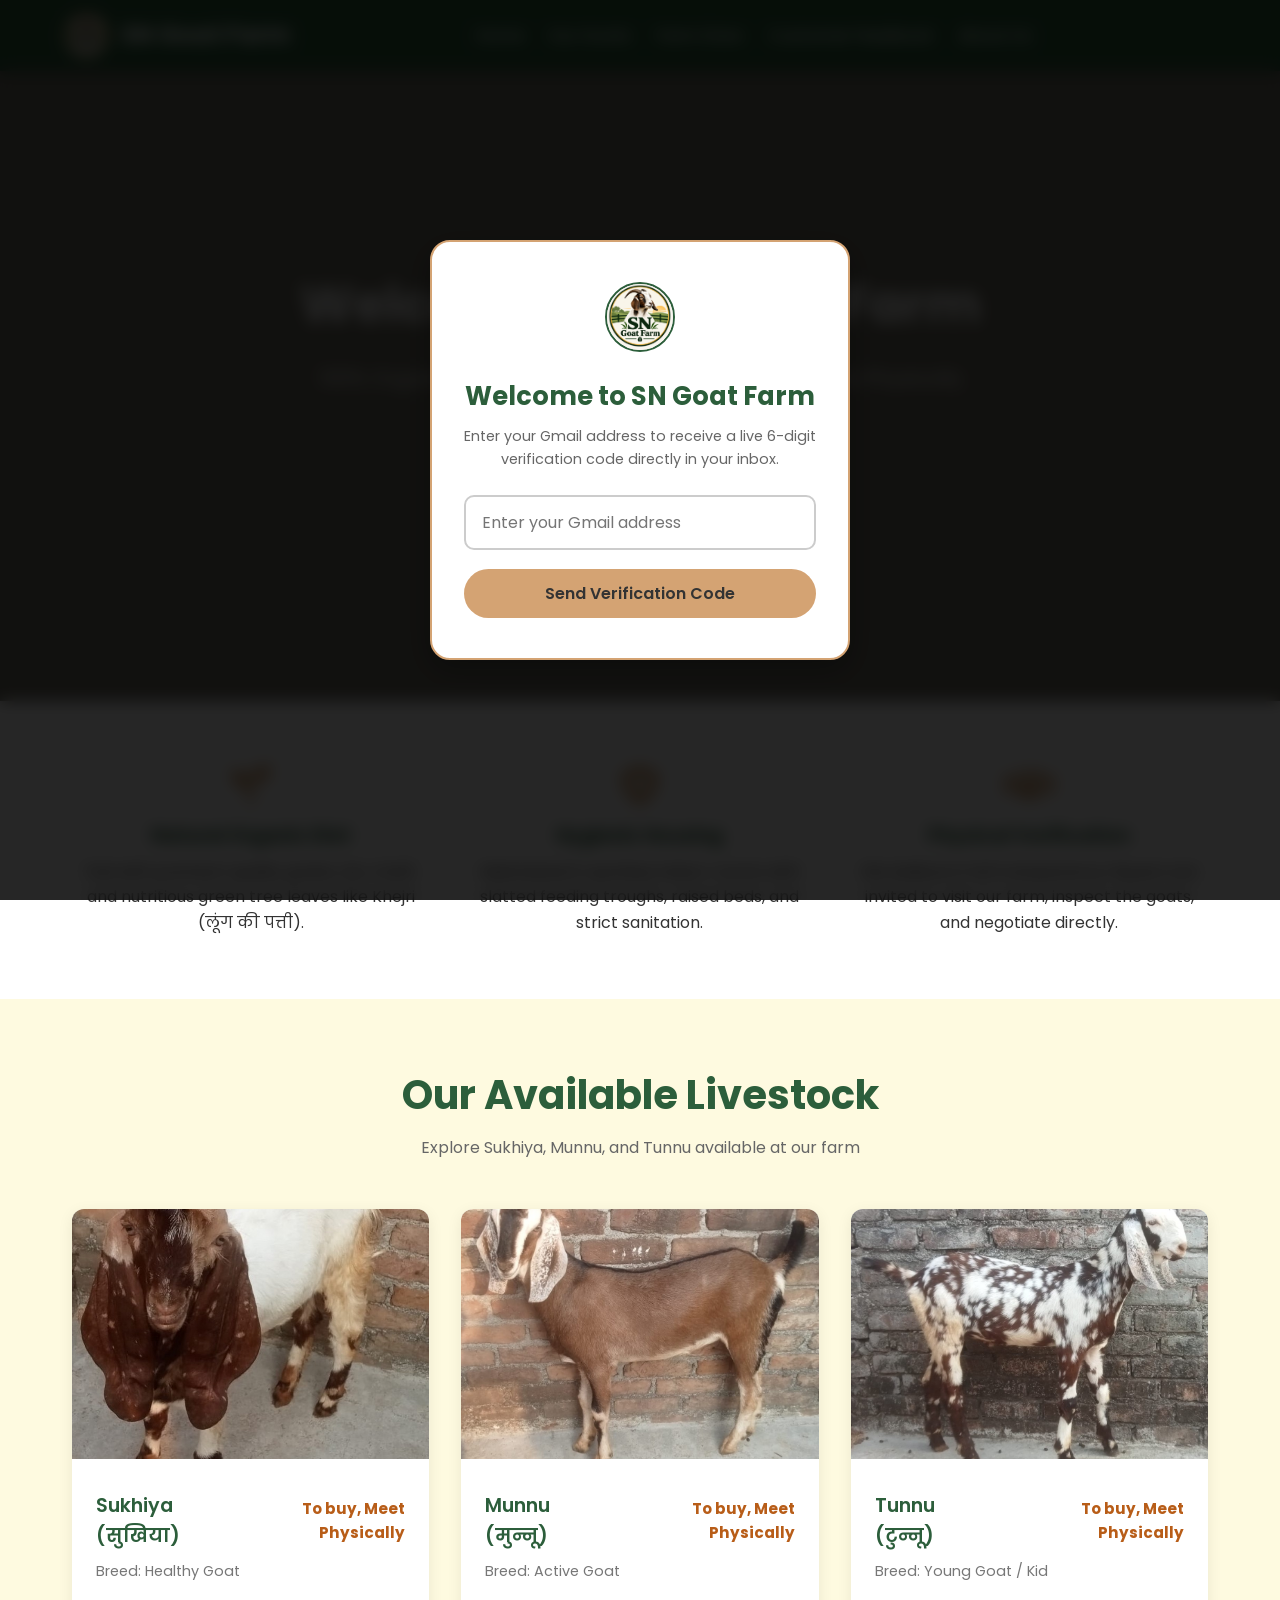
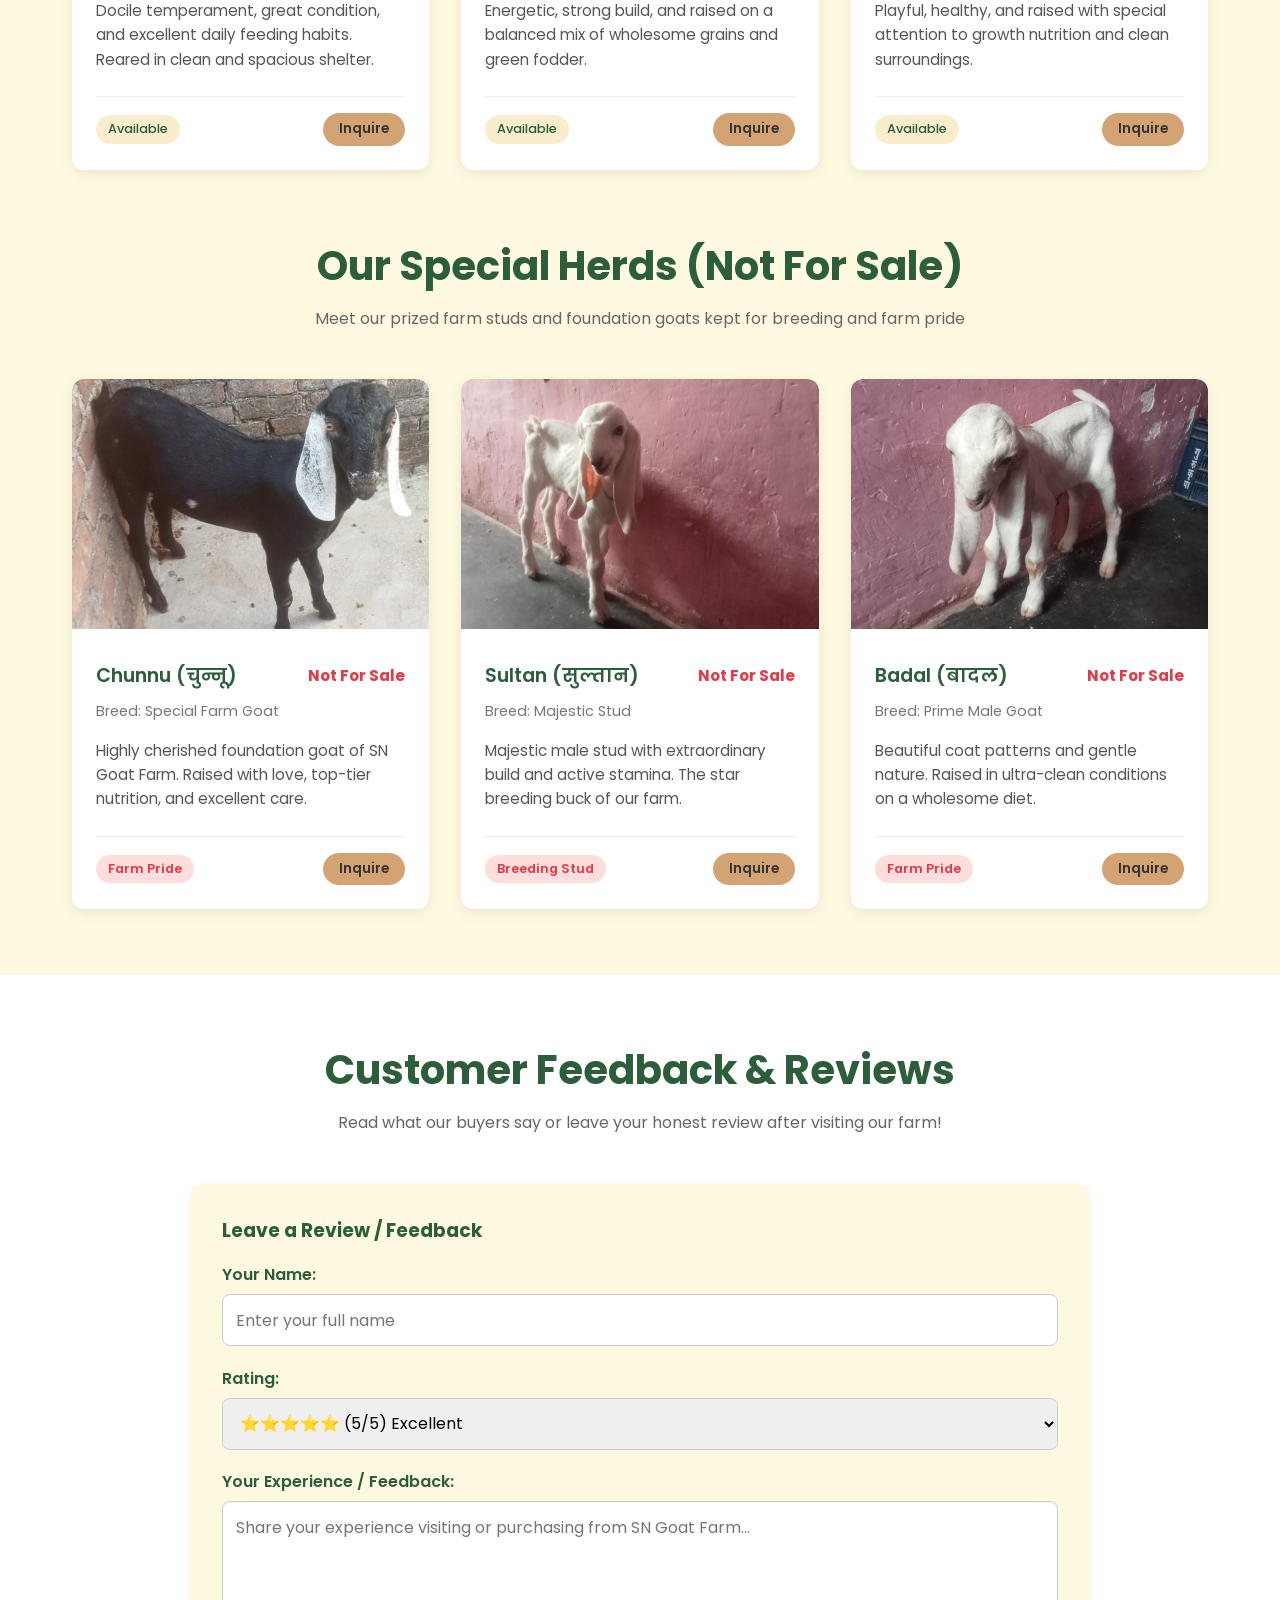
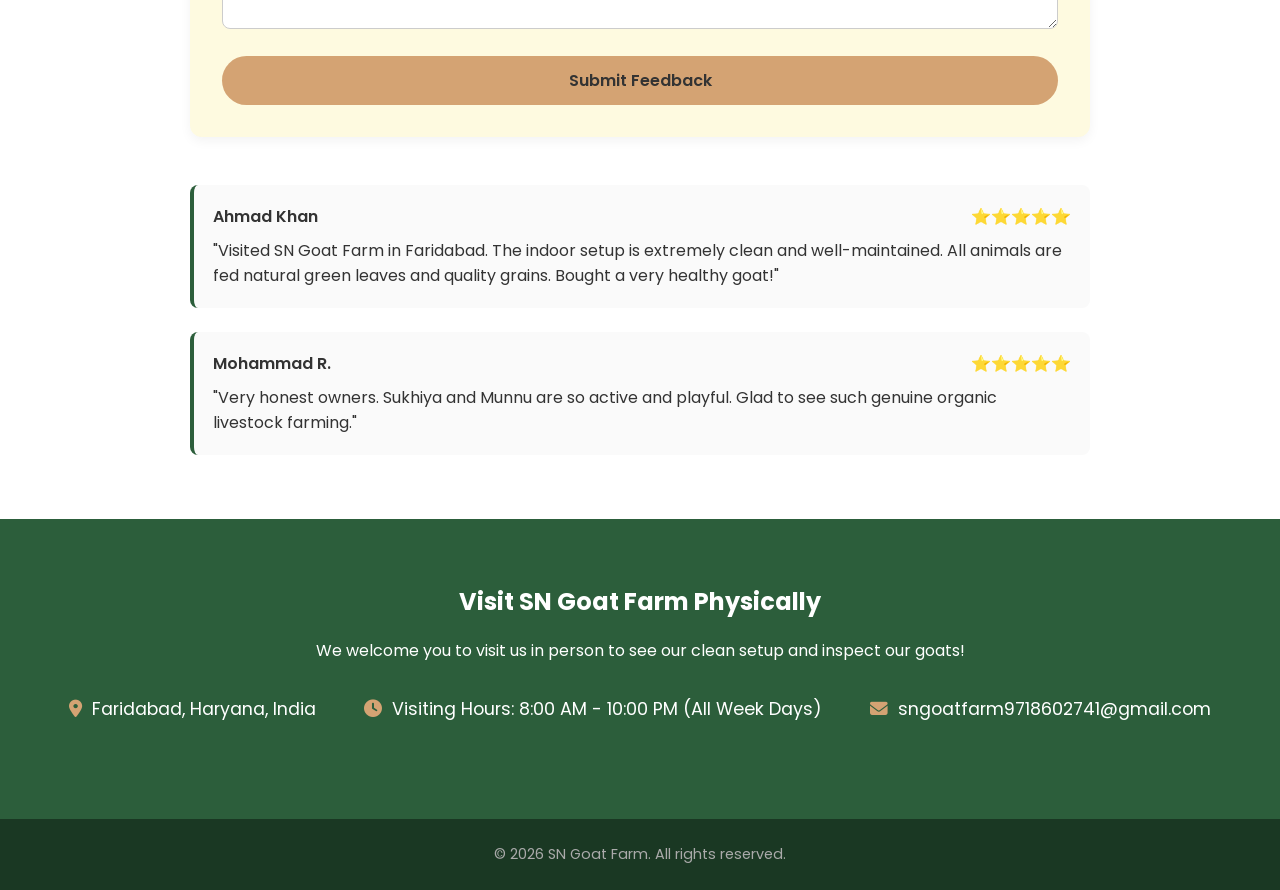
==== commit 35f8465c: "Update print statement from 'Hello' to 'Goodbye'" ====
--- a/index.html
+++ b/index.html
@@ -299,7 +299,7 @@
                 </div>
                 <div class="contact-item">
                     <i class="fa-solid fa-clock"></i>
-                    <span>Visiting Hours: 8:00 AM - 7:00 PM (Mon-Sun)</span>
+                    <span>Visiting Hours: 8:00 AM - 10:00 PM (All Week Days)</span>
                 </div>
                 <div class="contact-item">
                     <i class="fa-solid fa-envelope"></i>
@@ -343,4 +343,4 @@
     <script type="text/javascript" src="script.js"></script>
 
 </body>
-</html>+</html>
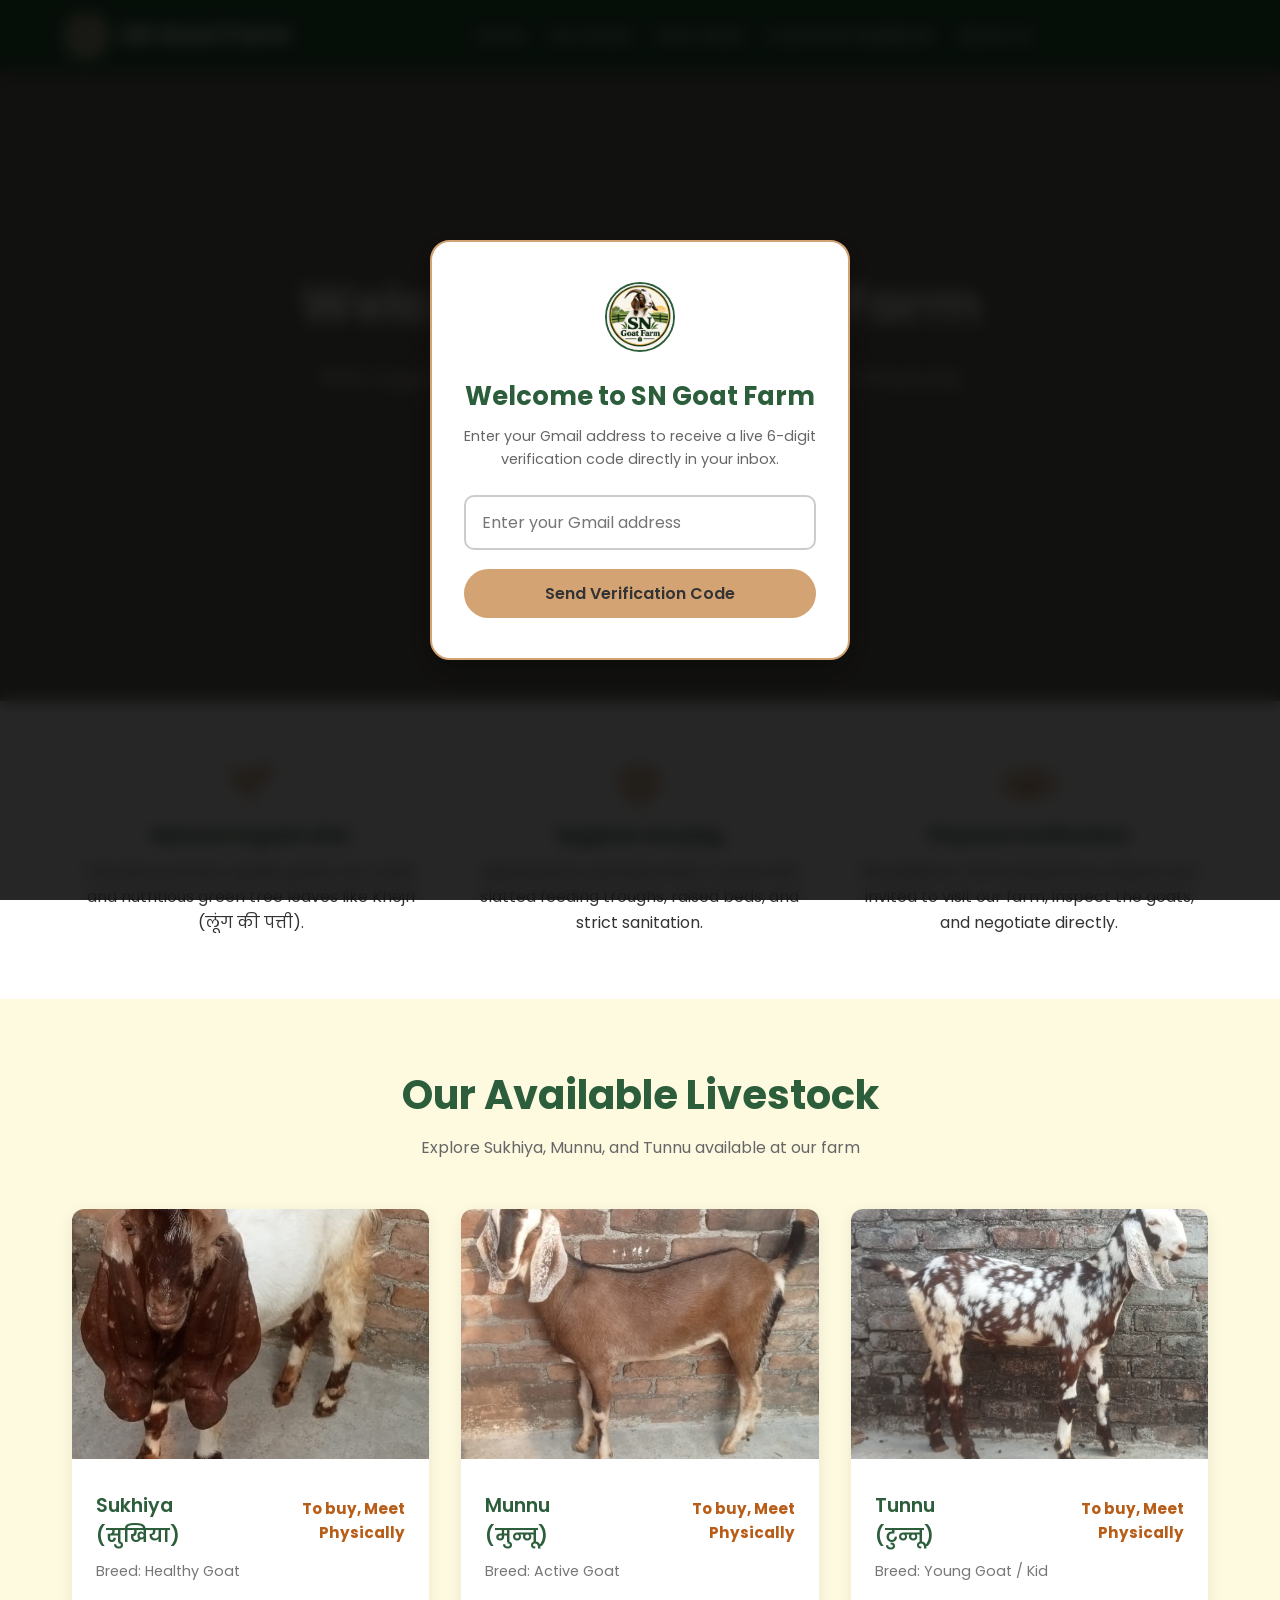
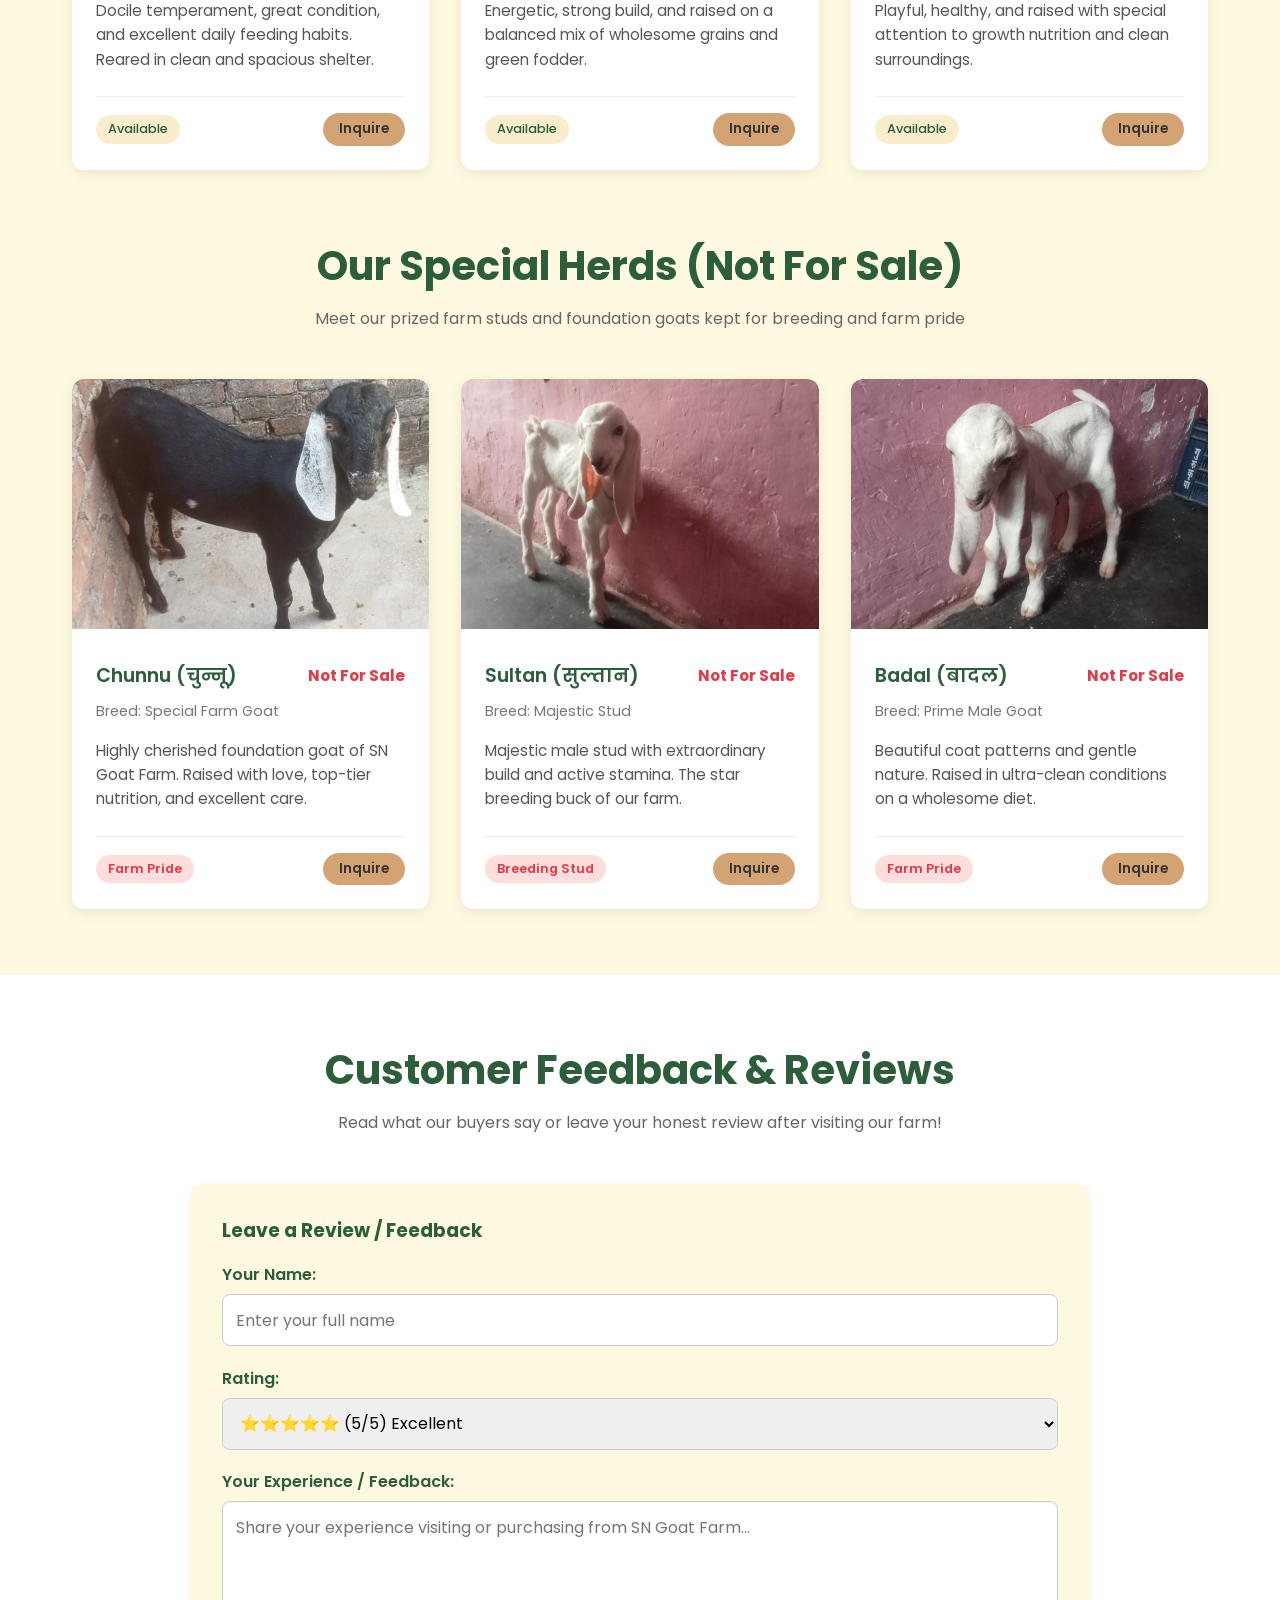
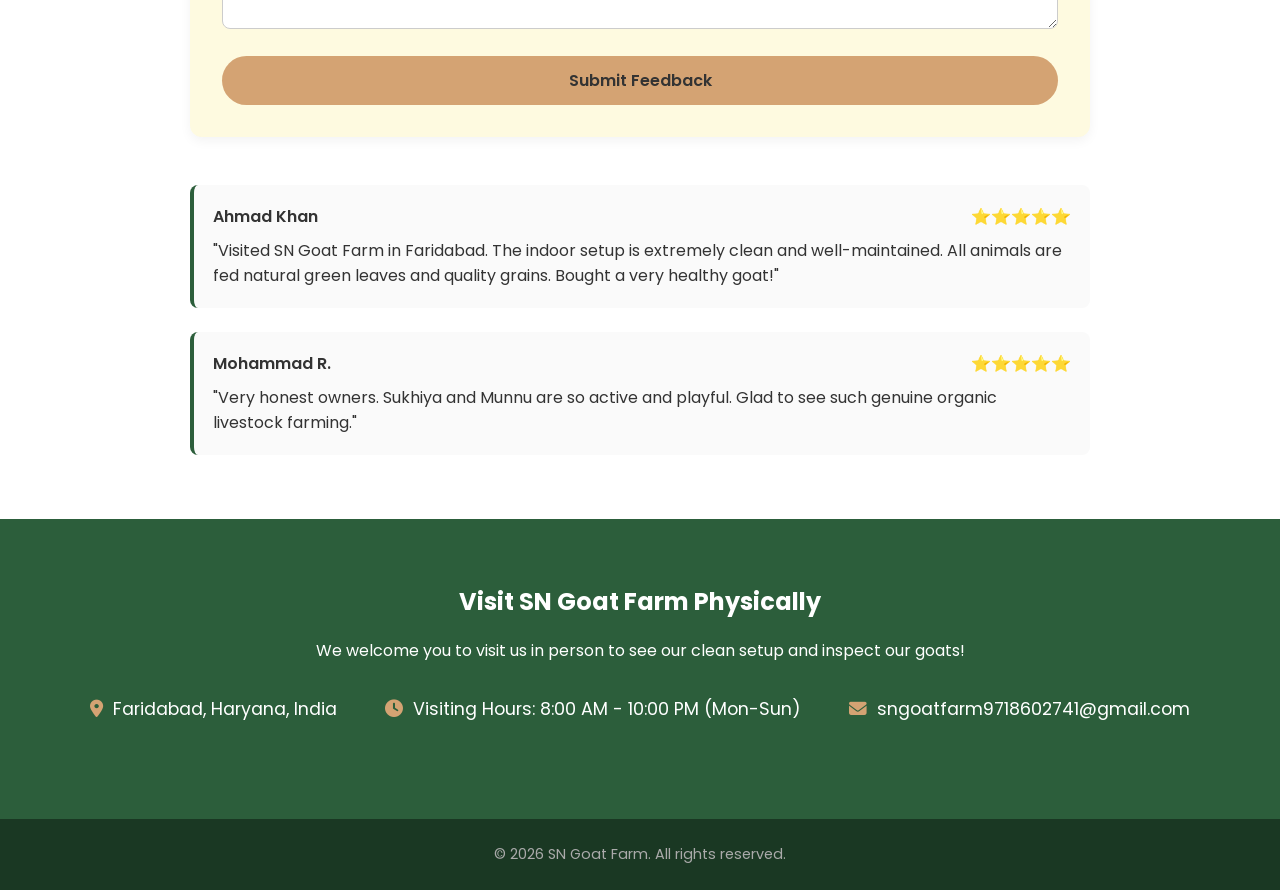
==== commit 24bac5cd: "Add files via upload" ====
--- a/index.html
+++ b/index.html
@@ -299,7 +299,7 @@
                 </div>
                 <div class="contact-item">
                     <i class="fa-solid fa-clock"></i>
-                    <span>Visiting Hours: 8:00 AM - 10:00 PM (All Week Days)</span>
+                    <span>Visiting Hours: 8:00 AM - 10:00 PM (Mon-Sun)</span>
                 </div>
                 <div class="contact-item">
                     <i class="fa-solid fa-envelope"></i>
@@ -343,4 +343,4 @@
     <script type="text/javascript" src="script.js"></script>
 
 </body>
-</html>
+</html>
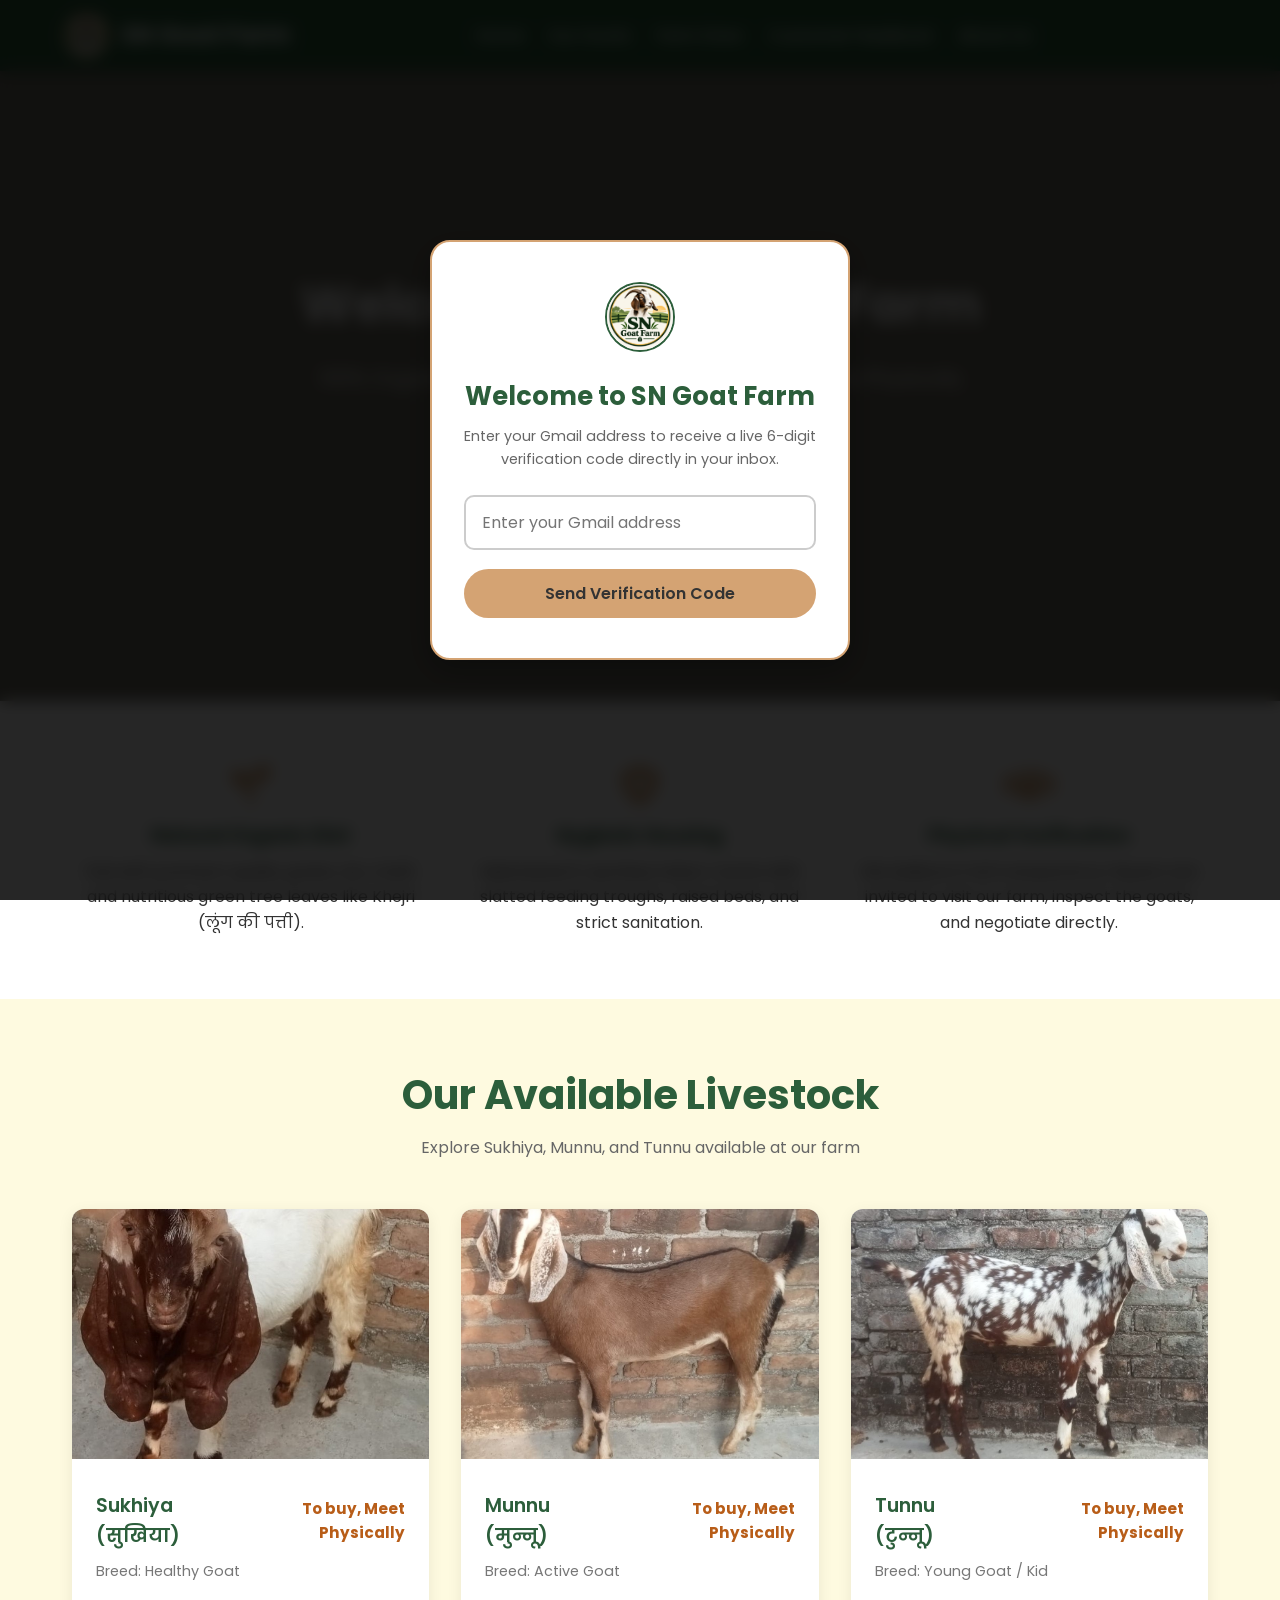
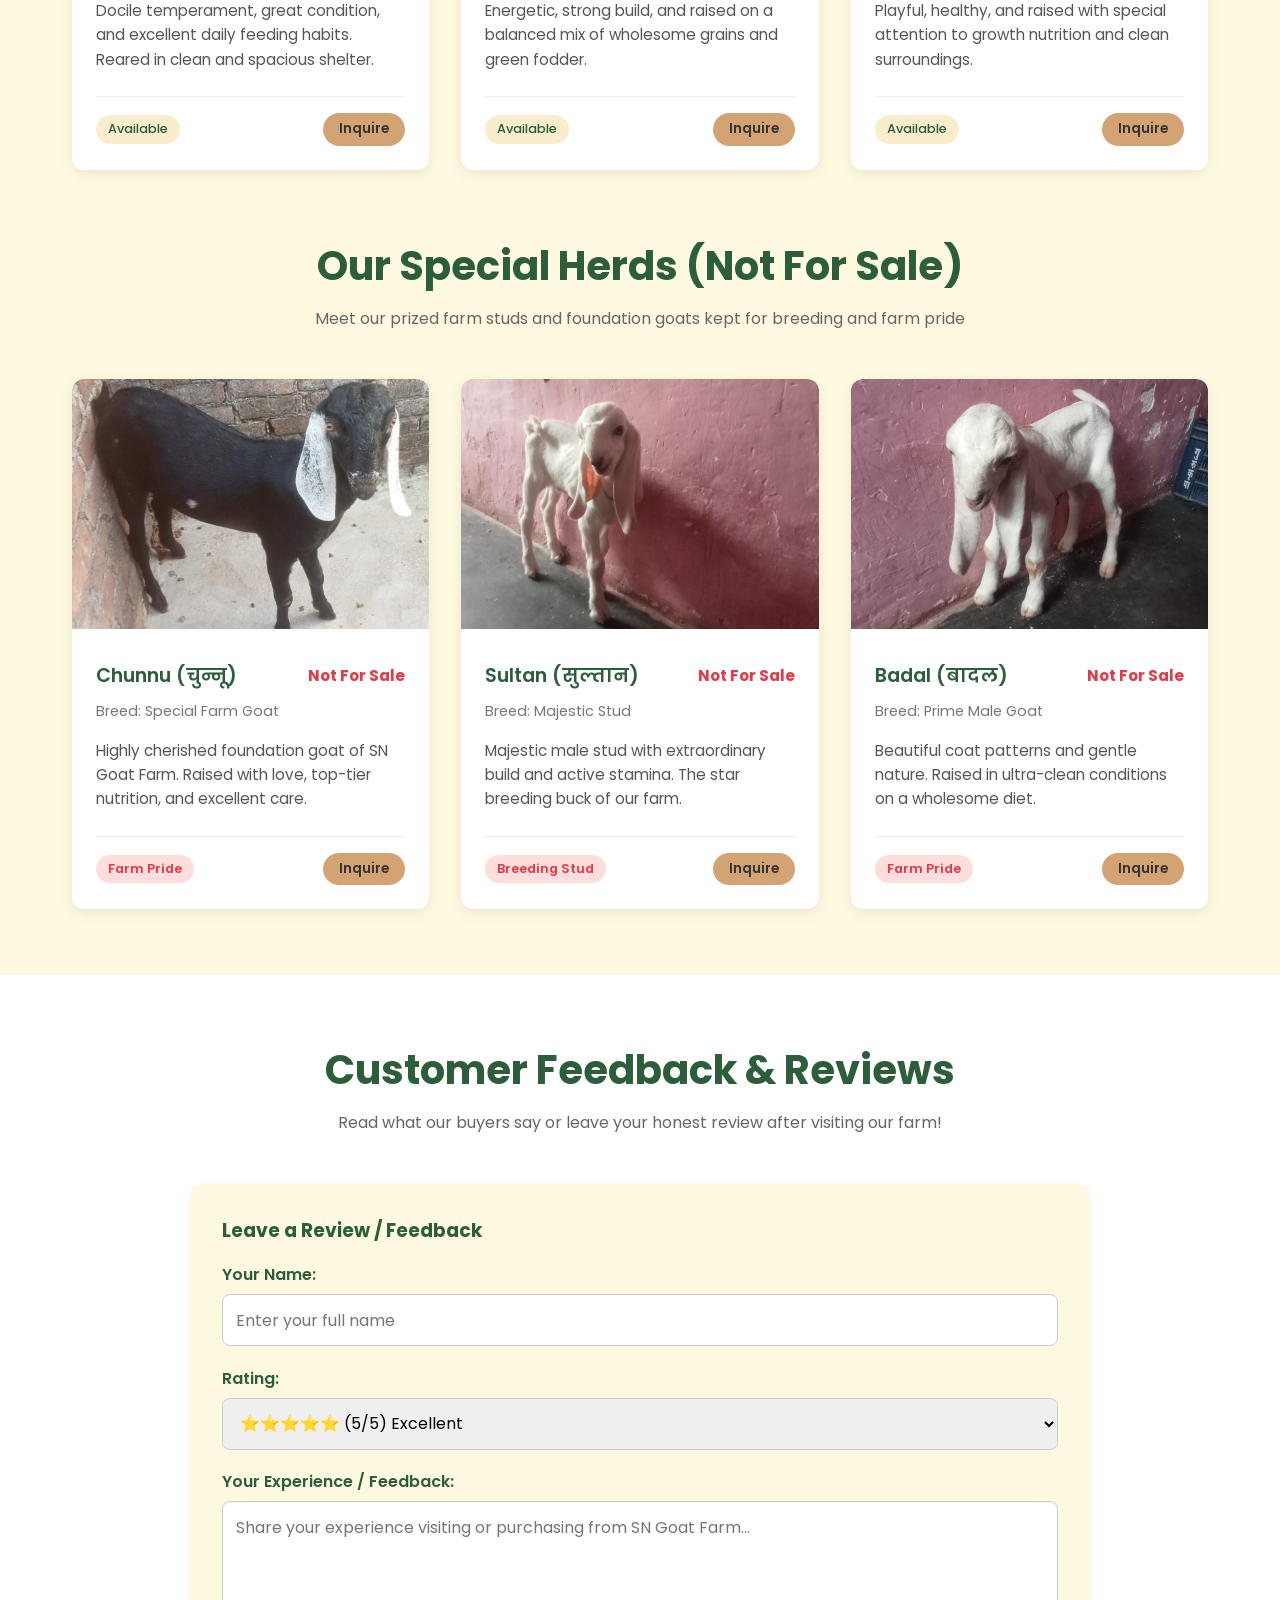
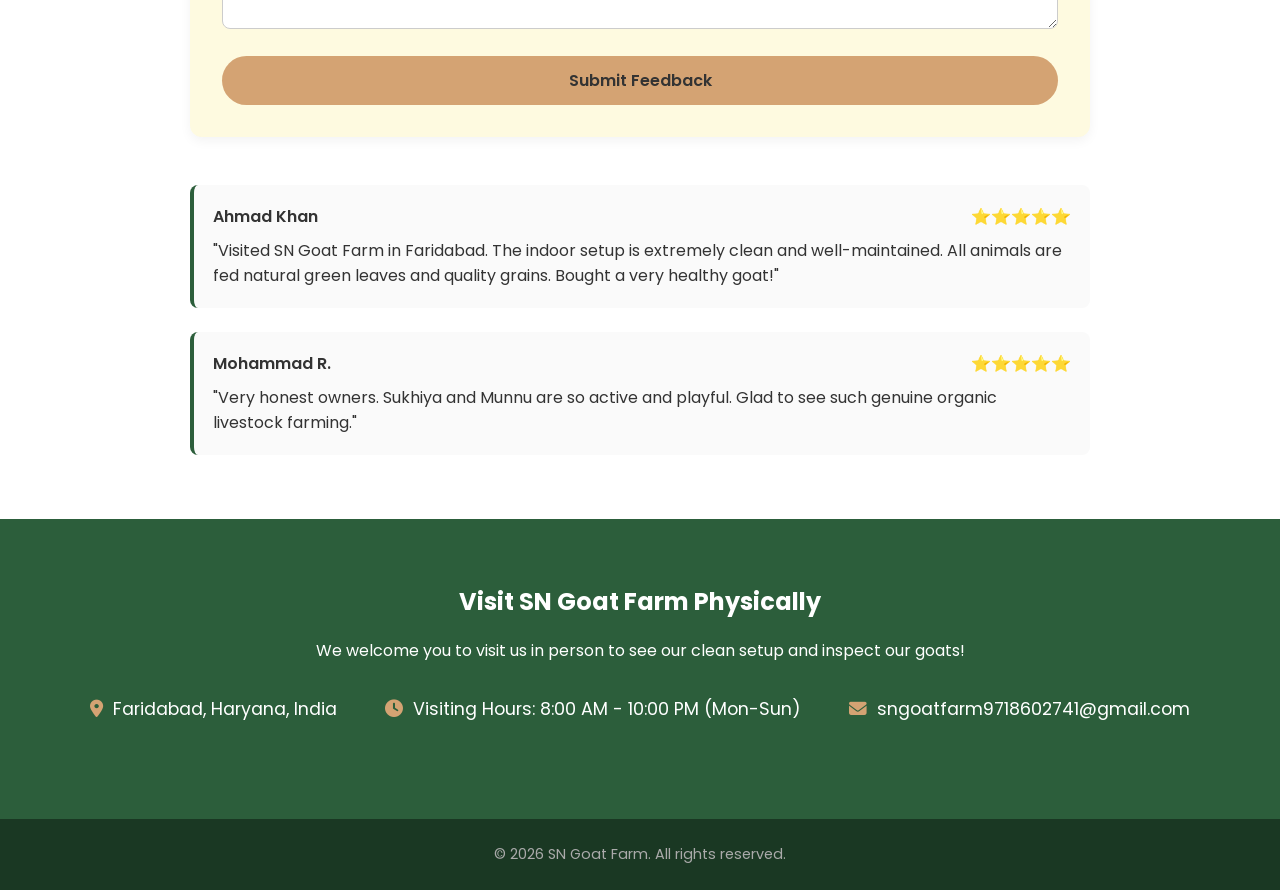
==== commit a455c36f: "Add files via upload" ====
--- a/index.html
+++ b/index.html
@@ -259,6 +259,8 @@
                                 <option value="5">⭐⭐⭐⭐⭐ (5/5) Excellent</option>
                                 <option value="4">⭐⭐⭐⭐ (4/5) Very Good</option>
                                 <option value="3">⭐⭐⭐ (3/5) Good</option>
+                                <option value="4">⭐⭐ (2/5) Not Good</option>
+                                <option value="5">⭐ (1/5) Bad</option>
                             </select>
                         </div>
                         <div class="form-group">
